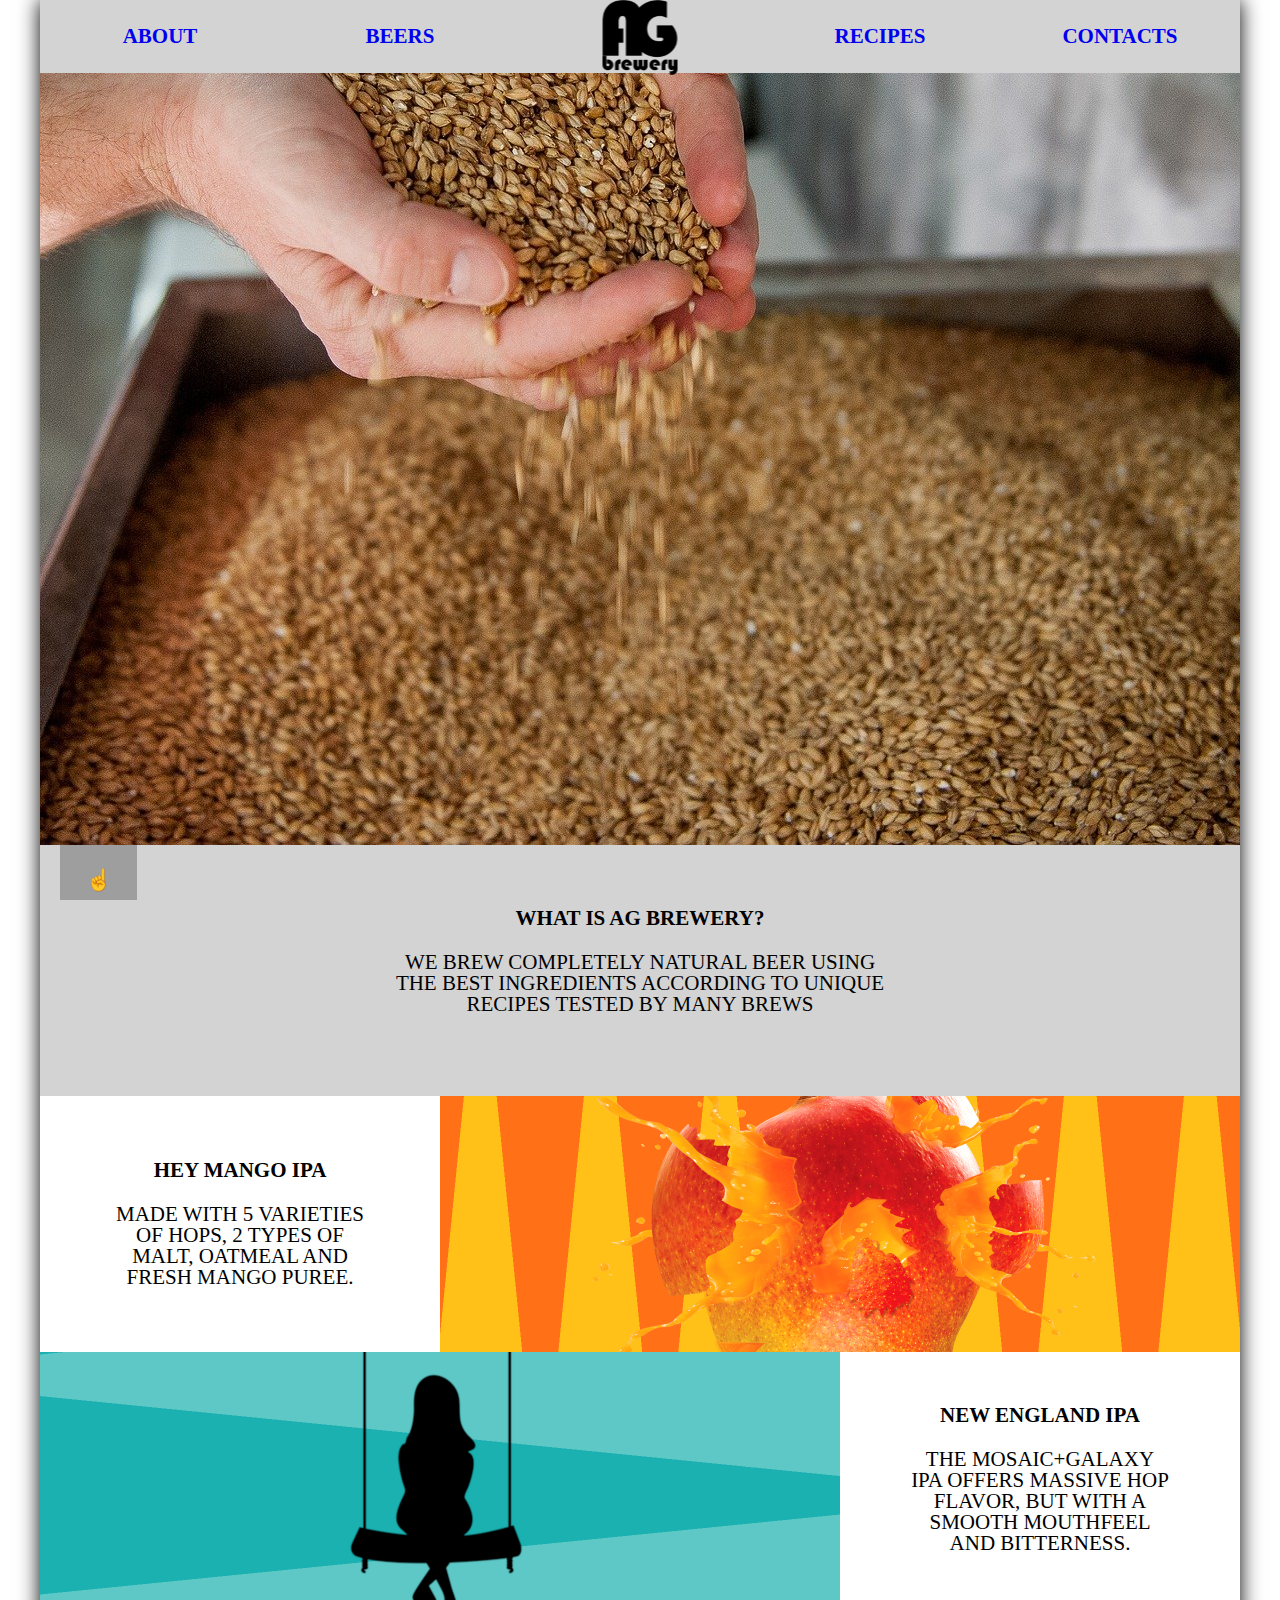
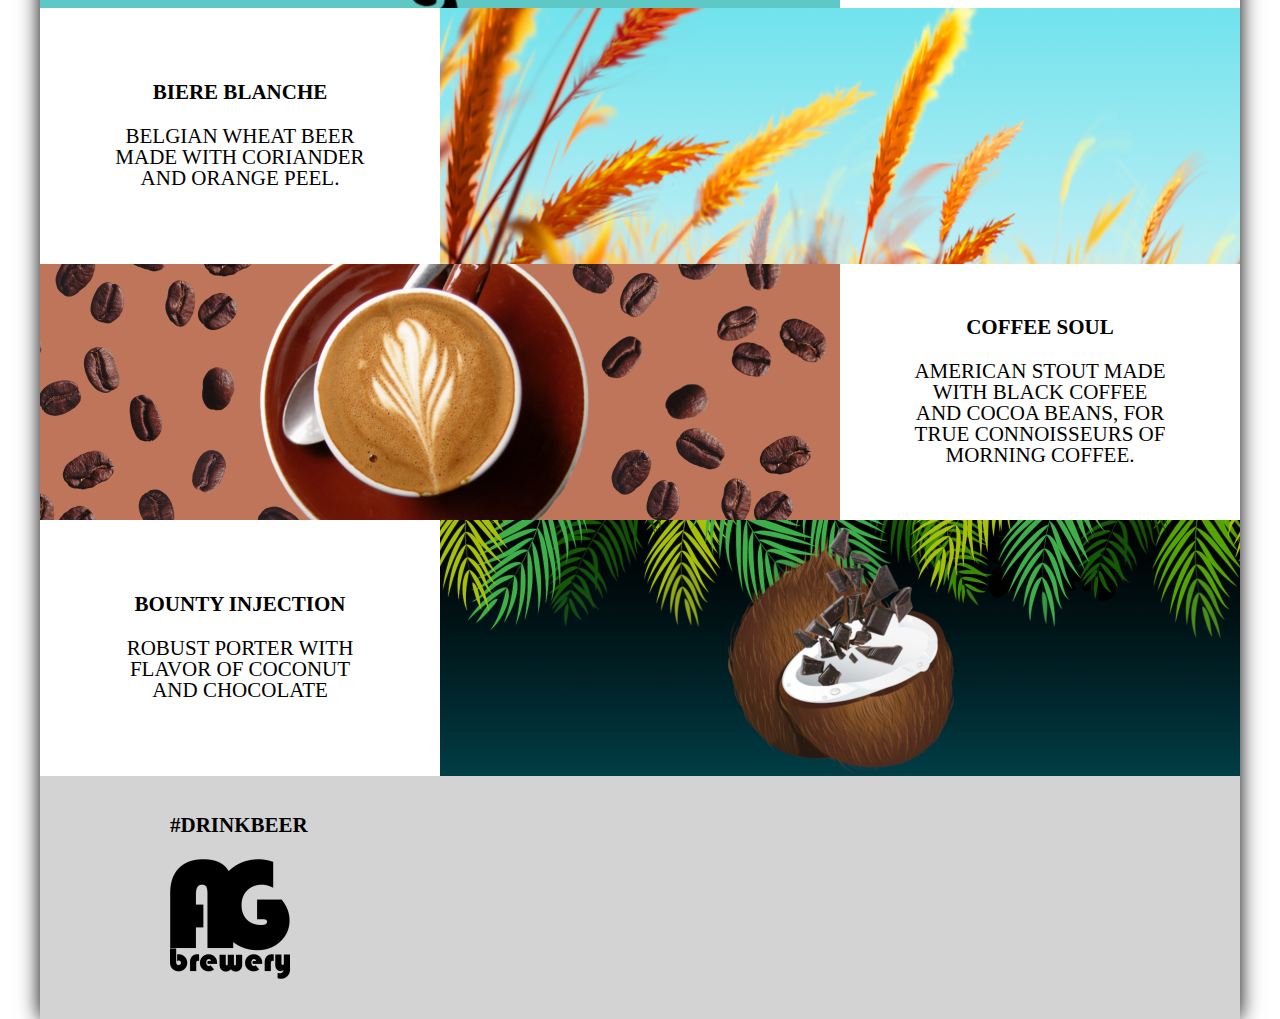
==== AG Brewery/index.html @ 8dea8951 "Add files via upload" ====
<!DOCTYPE html>
<html lang="eng">

<head>
    <meta charset="utf-8">
    <link rel="icon" href="img/AGbrewery-medium.png" type="image/icon type">
    <title>AG Brewery</title>
    <link href="css/normalize.css" rel="stylesheet">
    <link href="css/style.css" rel="stylesheet">
</head>

<body class="container">

    <header class="header">
        <nav>
            <ul class = "navigation-list">
                <li class = "nav-item"><a class = "link" href="#anc1">about</a></li>
                <li class = "nav-item"><a class = "link" href="#anc2">beers</a></li>
                <li class = "nav-item"><a class = "link" href="recipes.html">recipes</a></li>
                <li class = "nav-item"><a class = "link" href="#anc3">contacts</a></li>
            </ul>
            <a class = "link header-logo"></a>
        </nav>
    </header>

    <main>
        <section id="anc1" class="what-is-ag-brewery">
            <strong class="bold index-title">what is ag brewery?</strong>
            <p class=" paragraph">we brew completely natural beer using 
                                the best ingredients according to unique 
                                recipes tested by many brews</p>
        </section>

        <section id="anc2" class="card our-beer">
            <div class="zoom beer-description">
                <h2 style="font-family: SPOOKY MONSTER" class="bold">hey mango ipa</h2>
                <p>Made with 5 varieties 
                    of hops, 2 types of malt, oatmeal and fresh 
                    mango puree.</p>
            </div>
            <img class = "zoom" src="img/HMIPA.png" width="800" height="256" alt="Hey Mango IPA">
        </section> 

        <section class="card our-beer">
            <img class = "zoom" src="img/NEIPA.png" width="800" height="256" alt="New England IPA">
            <div class="zoom beer-description">
                <h2 class="bold">new england ipa</h2>
                <p>The Mosaic+galaxy IPA offers 
                    massive hop flavor, but with a smooth mouthfeel 
                    and bitterness.</p>
            </div>
        </section> 

        <section class="card our-beer">
            <div class="zoom beer-description">
                <h2 style="font-family: Chalkduster" class="bold">biere blanche</h2>
                <p>Belgian wheat beer made with coriander 
                    and orange peel.</p>
            </div>
            <img class = "zoom" src="img/wheat.png" width="800" height="256" alt="Biere Blanche">
        </section> 

        <section class="card our-beer">
            <img class = "zoom" src="img/CoffeeSoul.png" width="800" height="256" alt="Coffee Soul">
            <div class="zoom beer-description">
                <h2 style="font-family: Apple Chancery" class="bold">coffee soul</h2>
                <p>American stout made with black coffee and cocoa beans, for true
                    connoisseurs of morning coffee.</p>
            </div>
            
        </section> 

        <section class="card our-beer">
            
            <div class="zoom beer-description">
                <h2 style="font-family: Bounty" class="bold">Bounty Injection</h2>
                <p>robust porter with flavor of coconut and chocolate</p>
            </div>

            <img class = "zoom" src="img/bounty injection.png" width="800" height="256" alt="Bounty Injection">
            
        </section> 

        <div id="back-top">
            <a href="#" onclick="return up()">☝</a>  
        </div>    

    </main>

    <footer id="anc3" class="footer">
        <strong class="bold">#drinkbeer</strong>
        <br><br>
        <img src="img/AGbrewery-medium.png">
    </footer>

    <script type="text/javascript" src="https://ajax.googleapis.com/ajax/libs/jquery/1.10.1/jquery.min.js"></script>
    <script>
        $('a[href*=#]').bind("click", function(e) {
            var anchor = $(this);
                $('html, body').stop().animate({
                    scrollTop: $(anchor.attr('href')).offset().top
                }, 700);
            e.preventDefault();
        });
    </script>

    <script type="text/javascript">
        function up() {  
            var top = Math.max(document.body.scrollTop,document.documentElement.scrollTop);  
            if(top > 0) {  
            window.scrollBy(0,((top+100)/-10));  
            t = setTimeout('up()',20);  
            } else clearTimeout(t);  
            return false;  
        } 
    </script>

    <script type="text/javascript">
        (function($) {  
            $(function() {  
            
            $('#up').click(function() {  
                $('body,html').animate({scrollTop:0},500);  
                return false;  
            })  
            
            })  
            })(jQuery) 
    </script>



</body>



</html>
---- AG Brewery/css/style.css ----
@font-face {
    font-family: "BAUHS93";
    src: url(../fonts/BAUHS93.ttf) format("ttf");
    font-weight: normal;
    font-style: normal;
}

@font-face {
    font-family: "Futura";
    src: url(../fonts/Futura.ttc) format("ttc");
    font-weight: normal;
    font-style: normal;
}

@font-face {
    font-family: "Apple Chancery";
    src: url(../fonts/Apple\ Chancery.ttf) format("ttf");
    font-weight: normal;
    font-style: normal;
}

@font-face {
    font-family: "Chalkduster";
    src: url(../fonts/Chalkduster.ttf) format("ttf");
    font-weight: normal;
    font-style: normal;
}

@font-face {
    font-family: "SPOOKY MONSTER";
    src: url(../fonts/SPOOKY\ MONSTER.ttf) format("ttf");
    font-weight: normal;
    font-style: normal;
}

@font-face {
    font-family: "Bounty";
    src: url(../fonts/Bounty.ttf) format("ttf");
    font-weight: normal;
    font-style: normal;
}

@keyframes emergence {
    0% {
        transform: translateY(-2000px);
    }
    70% {
        transform: translateY(30px);
    }
    90% {
        transform: translateY(-10px);
    }
    100% {
        transform: translateY(0);
    }
}
  
@keyframes dissipation {
    from {
        opacity: 1;
    }
    to {
        opacity: 0;
}
}

html {
    padding: 0;
    margin: 0;
}

body {
    text-transform: uppercase;
    font-family: "BAUHS93", Bauhaus93;
    margin: 0;
    padding: 0;
    /* font-color: #000000; */
    font-size: 21px;
    line-height: 21px;
}

.container {
    width: 1200px;
    margin-left: auto;
    margin-right: auto;
    box-shadow: 0 0 20px 0 #000000;
}

.hidden {
    display: none;
}

/**********************


         HEADER

*********************/

.header {
    min-height: 845px;
    background-image: url(../img/main-background.jpg);
    background-repeat: no-repeat;
    background-position: 50% bottom, 100% top;
}

.header-recipes {
    min-height: 540px;
    background-image: url(../img/recipes-backgroung.png);
    background-repeat: no-repeat;
    background-position: 50% bottom, 100% top;
}

.header-logo {
    background-image: url("../img/AGbrewery-small.png");
    background-repeat: no-repeat;
    height: 75px;
    width: 75px;
    position:absolute;
    top: 0;
    left: 50%;
    transform: translateX(-50%);
}

.navigation-list {
    margin-top: 0;
    margin-bottom: 0;
    display: flex;
    background-color: lightgrey;
    list-style: none;
    padding-left: 0;
}
  
.nav-item {
    line-height: 53px;
    font-weight: bold;
    text-align: center;
    width: 240px;
}

.nav-item:nth-child(2) {
    margin-right: 240px;
}

.link {
    display: block;
    text-decoration-line: none;
    padding: 10px 0;
}
  
.link:hover {
    color: #5b5b5b;
}

.link:active {
    color: #b2b2b2;
}

.link:visited {
    color: #000000;
}

.link:visited:hover {
    color: #5b5b5b;
}

.link:visited:active {
    color: #b2b2b2;
}

/******************

        MAIN

******************/

.what-is-ag-brewery {
    display: flex;
    flex-direction: column;
    padding: 60px 0;
    background-color: lightgrey;
}

.our-beer {
    width: 100%;
    display: flex;
    flex-wrap: wrap;
}

.card {
    width: 400px;
    height: 256px;
    display: flex;
    flex-direction:column;
    align-items: center;
    justify-content: center;
    text-align: center;
}

.beer-description {
    padding: 4px 70px;
    font-family: "Futura";
}

.zoom {
    transition: transform .2s; /* Animation */
    margin: 0 auto;
}
  
.zoom:hover {
    transform: scale(1.1); /* (150% zoom - Note: if the zoom is too large, it will go outside of the viewport) */
}

.bold {
    font-size: 21px;
    line-height: 26px;
    font-weight: bold;
}

.index-title, .paragraph {
    padding: 0px 350px;
    text-align: center;
}

.paragraph {
    font-family: "Futura";
}

.footer {
    display:block;
    align-items: center;
    padding: 36px 100px 36px 130px;
    background-color: lightgrey;
}

#back-top {
    position: fixed;
    bottom: 0px;
    padding: 0px;
    margin-left: 20px;
    z-index:99991;
    text-align: center;

}
#back-top a{
    padding-top: 25px;
    width: 77px;
    height: 30px;
    background: rgba(0, 0, 0, 0.25);
    color:black;
    display:block;
    text-decoration:none;
    -webkit-transition: all linear 0.2s; 
    -moz-transition: all linear 0.2s;
    -ms-transition: all linear 0.2s;
    -o-transition: all linear 0.2s;
    transition: all linear 0.2s;
    text-align: center;
     
}
 
#back-top a:hover{
    padding-top: 80px;
    height: 80px;
    background: grey;
    -webkit-transition: all linear 0.2s; 
    -moz-transition: all linear 0.2s;
    -ms-transition: all linear 0.2s;
    -o-transition: all linear 0.2s;
    transition: all linear 0.2s;
    color: black;
    text-align:center;

}
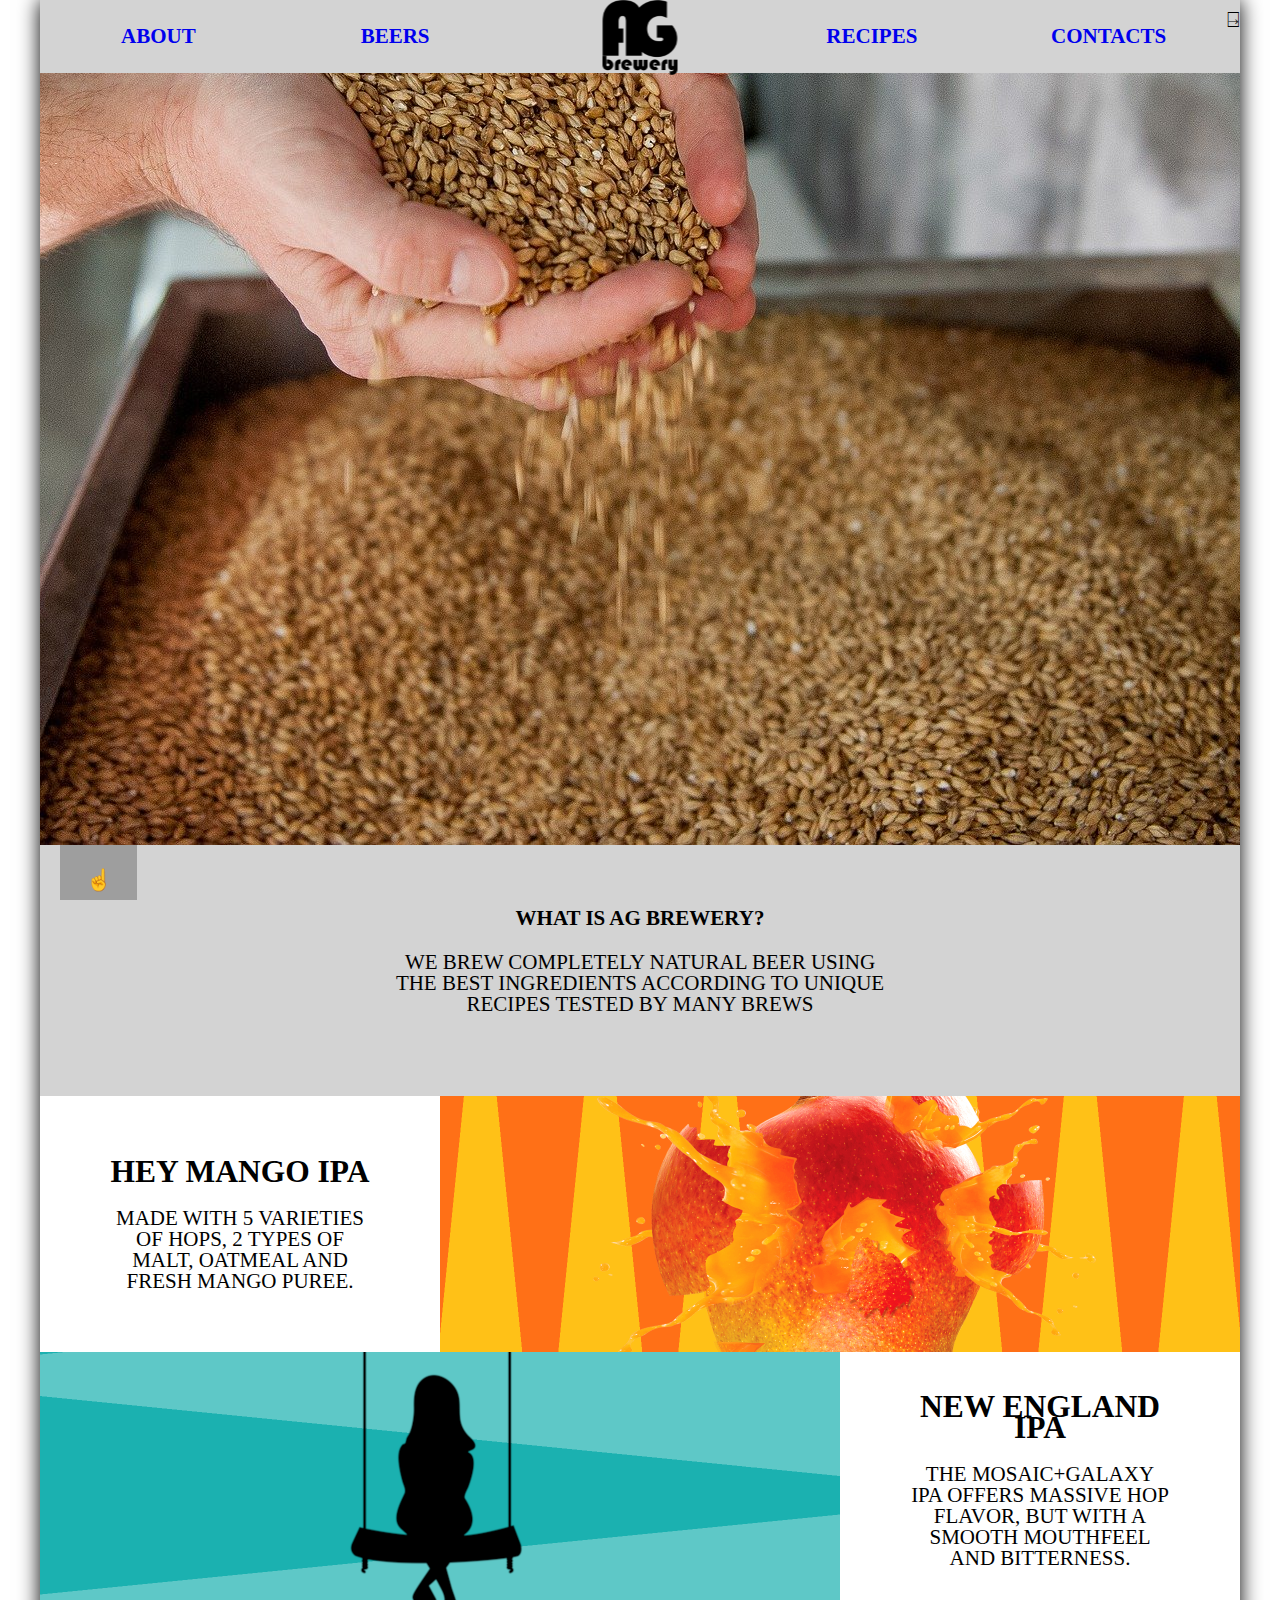
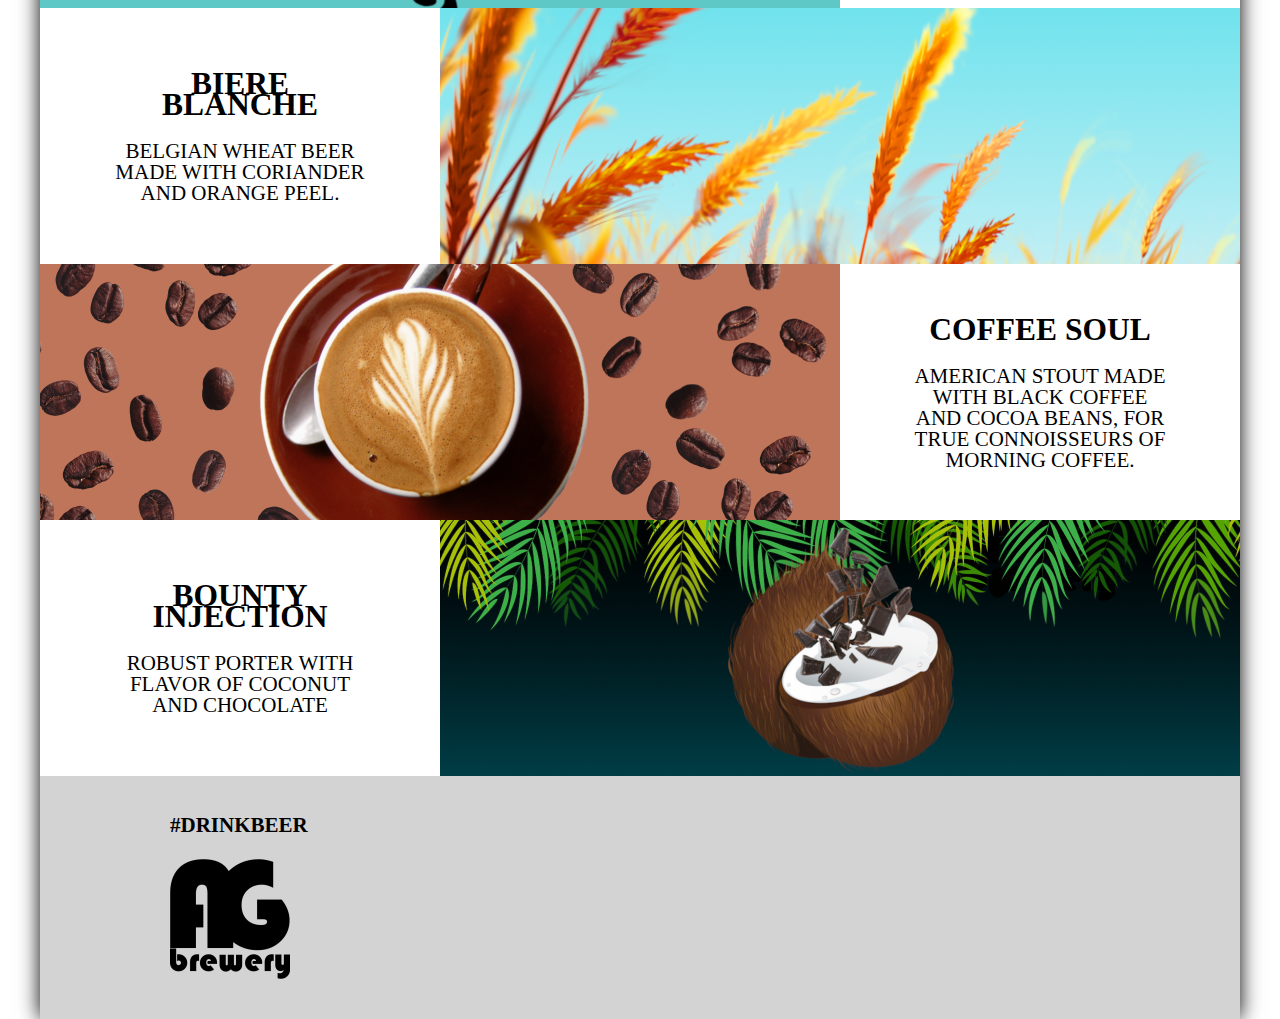
==== commit d634a2ec: "Update index.html" ====
--- a/AG Brewery/index.html
+++ b/AG Brewery/index.html
@@ -18,6 +18,7 @@
                 <li class = "nav-item"><a class = "link" href="#anc2">beers</a></li>
                 <li class = "nav-item"><a class = "link" href="recipes.html">recipes</a></li>
                 <li class = "nav-item"><a class = "link" href="#anc3">contacts</a></li>
+                <li class = "nav-item-sign-in"><a class = "link" href="">⍈</a></li>
             </ul>
             <a class = "link header-logo"></a>
         </nav>
@@ -25,26 +26,27 @@
 
     <main>
         <section id="anc1" class="what-is-ag-brewery">
-            <strong class="bold index-title">what is ag brewery?</strong>
-            <p class=" paragraph">we brew completely natural beer using 
+                <strong class="bold index-title">what is ag brewery?</strong>
+                <p class=" paragraph">we brew completely natural beer using 
                                 the best ingredients according to unique 
                                 recipes tested by many brews</p>
+            
         </section>
 
         <section id="anc2" class="card our-beer">
             <div class="zoom beer-description">
-                <h2 style="font-family: SPOOKY MONSTER" class="bold">hey mango ipa</h2>
+                <h2 style="font-family: SPOOKY MONSTER" class="beer-name">hey mango ipa</h2>
                 <p>Made with 5 varieties 
                     of hops, 2 types of malt, oatmeal and fresh 
                     mango puree.</p>
             </div>
-            <img class = "zoom" src="img/HMIPA.png" width="800" height="256" alt="Hey Mango IPA">
+            <img src="img/HMIPA.png" width="800" height="256" alt="Hey Mango IPA">
         </section> 
 
         <section class="card our-beer">
-            <img class = "zoom" src="img/NEIPA.png" width="800" height="256" alt="New England IPA">
+            <img src="img/NEIPA.png" width="800" height="256" alt="New England IPA">
             <div class="zoom beer-description">
-                <h2 class="bold">new england ipa</h2>
+                <h2 class="beer-name">new england ipa</h2>
                 <p>The Mosaic+galaxy IPA offers 
                     massive hop flavor, but with a smooth mouthfeel 
                     and bitterness.</p>
@@ -53,17 +55,17 @@
 
         <section class="card our-beer">
             <div class="zoom beer-description">
-                <h2 style="font-family: Chalkduster" class="bold">biere blanche</h2>
+                <h2 style="font-family: Chalkduster" class="beer-name">biere blanche</h2>
                 <p>Belgian wheat beer made with coriander 
                     and orange peel.</p>
             </div>
-            <img class = "zoom" src="img/wheat.png" width="800" height="256" alt="Biere Blanche">
+            <img src="img/wheat.png" width="800" height="256" alt="Biere Blanche">
         </section> 
 
         <section class="card our-beer">
-            <img class = "zoom" src="img/CoffeeSoul.png" width="800" height="256" alt="Coffee Soul">
+            <img src="img/CoffeeSoul.png" width="800" height="256" alt="Coffee Soul">
             <div class="zoom beer-description">
-                <h2 style="font-family: Apple Chancery" class="bold">coffee soul</h2>
+                <h2 style="font-family: Apple Chancery" class="beer-name">coffee soul</h2>
                 <p>American stout made with black coffee and cocoa beans, for true
                     connoisseurs of morning coffee.</p>
             </div>
@@ -73,11 +75,11 @@
         <section class="card our-beer">
             
             <div class="zoom beer-description">
-                <h2 style="font-family: Bounty" class="bold">Bounty Injection</h2>
+                <h2 style="font-family: Bounty" class="beer-name">Bounty Injection</h2>
                 <p>robust porter with flavor of coconut and chocolate</p>
             </div>
 
-            <img class = "zoom" src="img/bounty injection.png" width="800" height="256" alt="Bounty Injection">
+            <img src="img/bounty injection.png" width="800" height="256" alt="Bounty Injection">
             
         </section> 
 
@@ -134,4 +136,4 @@
 
 
 
-</html>+</html>
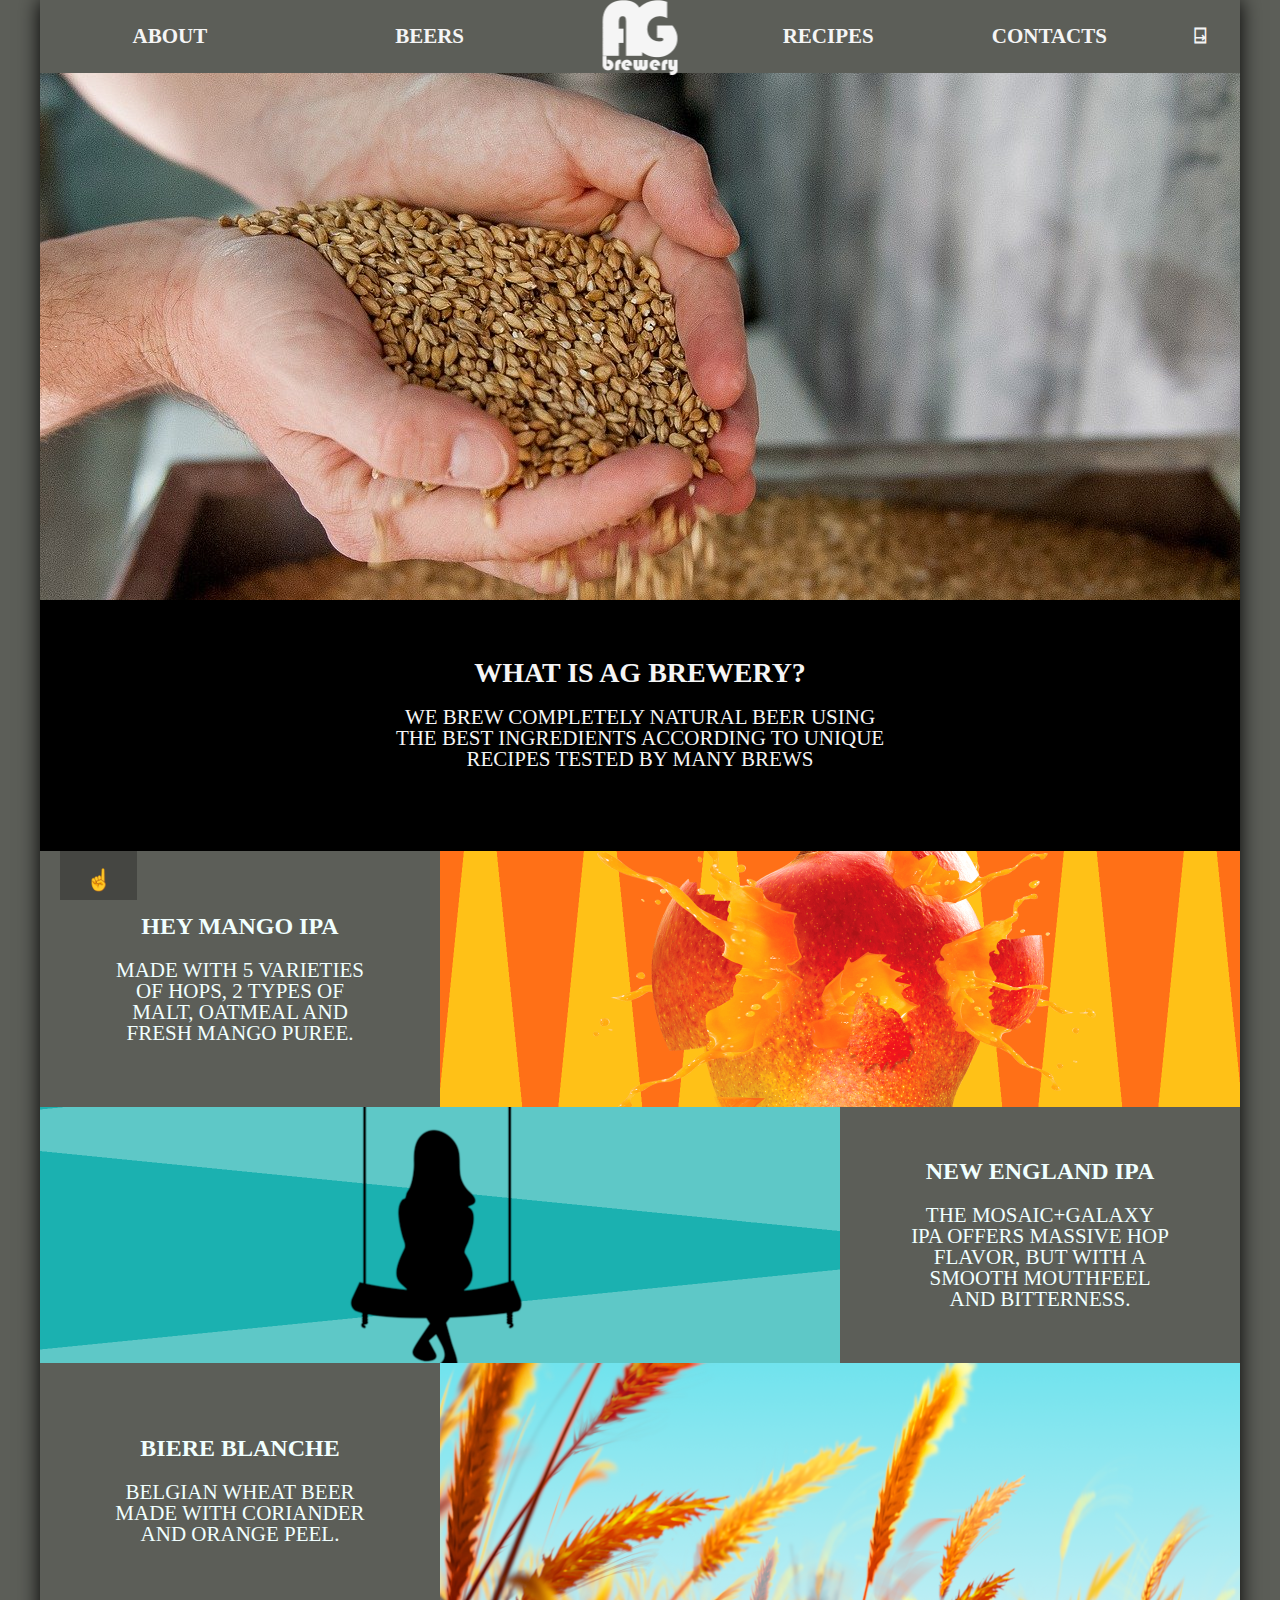
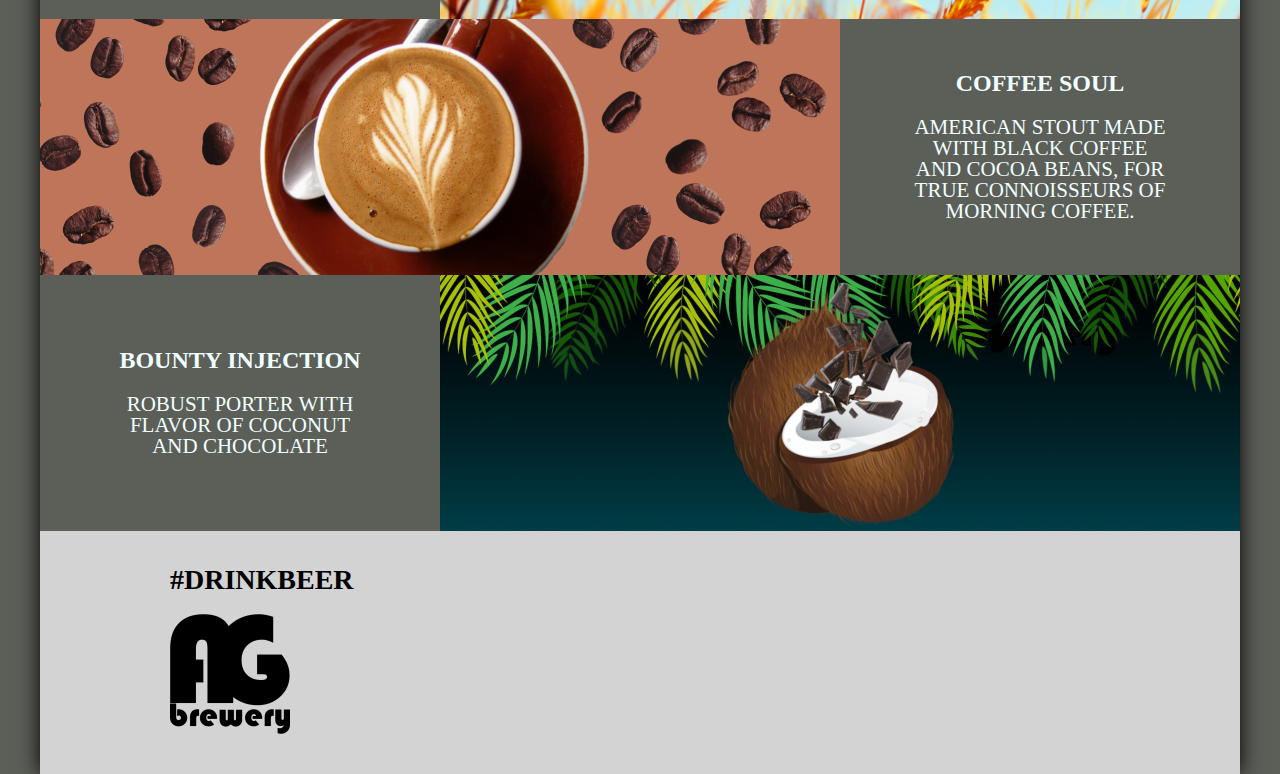
==== commit cff3f4af: "Add files via upload" ====
--- a/AG Brewery/index.html
+++ b/AG Brewery/index.html
@@ -16,11 +16,11 @@
             <ul class = "navigation-list">
                 <li class = "nav-item"><a class = "link" href="#anc1">about</a></li>
                 <li class = "nav-item"><a class = "link" href="#anc2">beers</a></li>
+                <li class = "nav-item"><a class = "link header-logo" href="index.html"></a></li>
                 <li class = "nav-item"><a class = "link" href="recipes.html">recipes</a></li>
                 <li class = "nav-item"><a class = "link" href="#anc3">contacts</a></li>
-                <li class = "nav-item-sign-in"><a class = "link" href="">⍈</a></li>
+                <li class = "nav-item-sign-in"><button type = "button" class = "button" title="Sign-in">⍈</button></li>
             </ul>
-            <a class = "link header-logo"></a>
         </nav>
     </header>
 
@@ -136,4 +136,4 @@
 
 
 
-</html>
+</html>--- a/AG Brewery/css/style.css
+++ b/AG Brewery/css/style.css
@@ -74,9 +74,9 @@
     font-family: "BAUHS93", Bauhaus93;
     margin: 0;
     padding: 0;
-    /* font-color: #000000; */
     font-size: 21px;
     line-height: 21px;
+    background-color:#5c5e58;
 }
 
 .container {
@@ -98,10 +98,11 @@
 *********************/
 
 .header {
-    min-height: 845px;
+    min-height: 600px;
     background-image: url(../img/main-background.jpg);
     background-repeat: no-repeat;
     background-position: 50% bottom, 100% top;
+    background-position-y: -250px;
 }
 
 .header-recipes {
@@ -112,7 +113,7 @@
 }
 
 .header-logo {
-    background-image: url("../img/AGbrewery-small.png");
+    background-image: url("../img/AG-whitesmoke-small.png");
     background-repeat: no-repeat;
     height: 75px;
     width: 75px;
@@ -122,11 +123,17 @@
     transform: translateX(-50%);
 }
 
+.header-logo:hover {
+    background-image: url("../img/AGbrewery-small.png");
+    transform: translateX(-50%) rotate(1turn);
+}
+
 .navigation-list {
     margin-top: 0;
     margin-bottom: 0;
     display: flex;
-    background-color: lightgrey;
+    color:whitesmoke;
+    background-color:#5c5e58;
     list-style: none;
     padding-left: 0;
 }
@@ -135,37 +142,71 @@
     line-height: 53px;
     font-weight: bold;
     text-align: center;
-    width: 240px;
+    width: 224px;
+}
+
+.nav-item:hover {
+    background-color: #b2b2b2;
+    transition:0.3s;
+}
+
+.nav-item:nth-child(1) {
+    width: 263px;
 }
 
 .nav-item:nth-child(2) {
-    margin-right: 240px;
+    width: 263px;
+}
+
+.nav-item:nth-child(3) {
+    width: 160px;
 }
 
 .link {
     display: block;
     text-decoration-line: none;
     padding: 10px 0;
+    color:whitesmoke;
 }
   
 .link:hover {
-    color: #5b5b5b;
+    color:black;
+    transition:0.3s ease;
+
 }
 
 .link:active {
     color: #b2b2b2;
 }
 
-.link:visited {
-    color: #000000;
-}
-
-.link:visited:hover {
-    color: #5b5b5b;
-}
-
-.link:visited:active {
-    color: #b2b2b2;
+.button {
+    background: transparent;
+    color:#f5f5f5;
+    line-height: 53px;
+    font-weight: bold;
+    text-align: center;
+    width: 80px;
+    height: 73px;
+    border:none;
+}
+
+.button:hover {
+    color:black;
+    cursor: pointer;
+}
+
+.button:active {
+    background-color: #f5f5f5;
+}
+
+.nav-item-sign-in {
+    font-weight: bold;
+    text-align: center;
+}
+
+.nav-item-sign-in:hover {
+    background-color: #b2b2b2;
+    transition:0.3s;
 }
 
 /******************
@@ -178,7 +219,8 @@
     display: flex;
     flex-direction: column;
     padding: 60px 0;
-    background-color: lightgrey;
+    color:whitesmoke;
+    background-color: black;
 }
 
 .our-beer {
@@ -200,6 +242,8 @@
 .beer-description {
     padding: 4px 70px;
     font-family: "Futura";
+    color:azure;
+    /* background-color: rgba(0, 0, 0, 0.25); */
 }
 
 .zoom {
@@ -208,13 +252,18 @@
 }
   
 .zoom:hover {
-    transform: scale(1.1); /* (150% zoom - Note: if the zoom is too large, it will go outside of the viewport) */
+    transform: scale(1.3); /* (150% zoom - Note: if the zoom is too large, it will go outside of the viewport) */
 }
 
 .bold {
-    font-size: 21px;
+    font-size: 28px;
     line-height: 26px;
     font-weight: bold;
+}
+
+.beer-name {
+    line-height: 26px;
+    font-size: 24px;
 }
 
 .index-title, .paragraph {
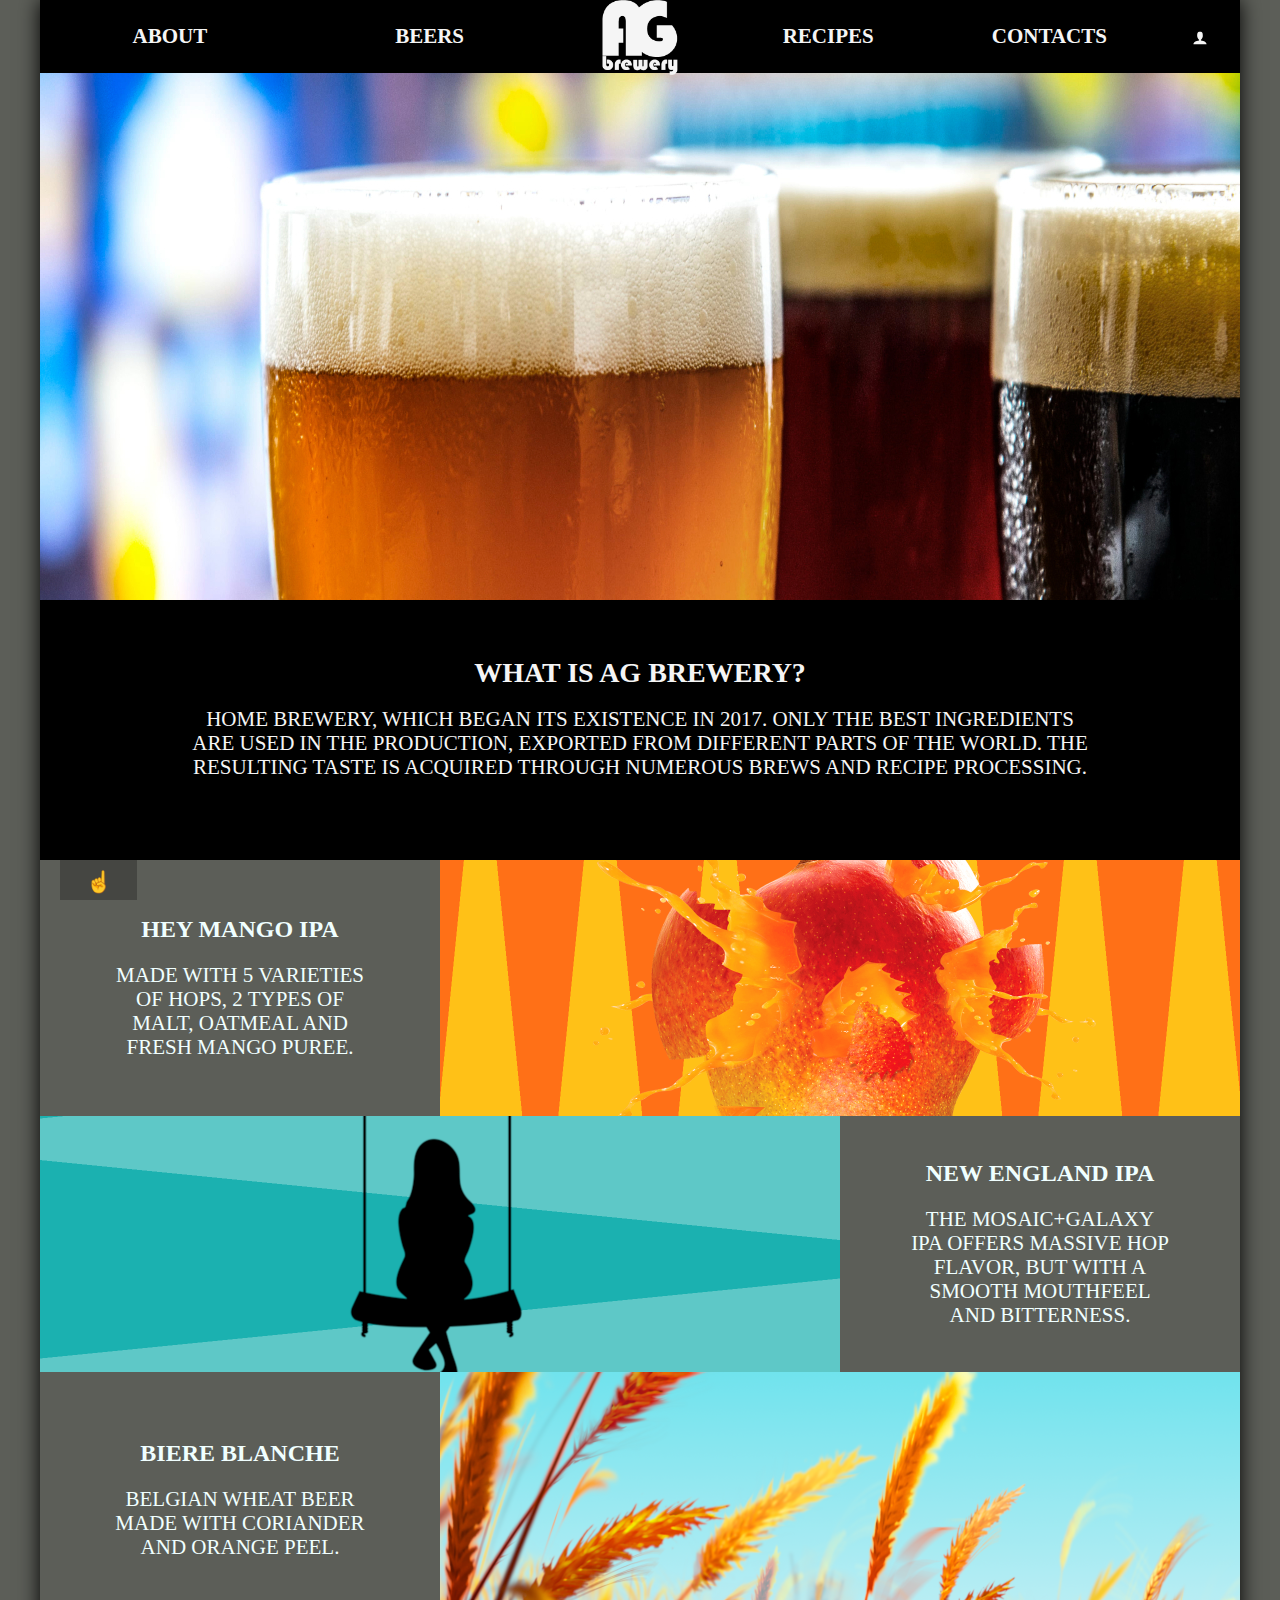
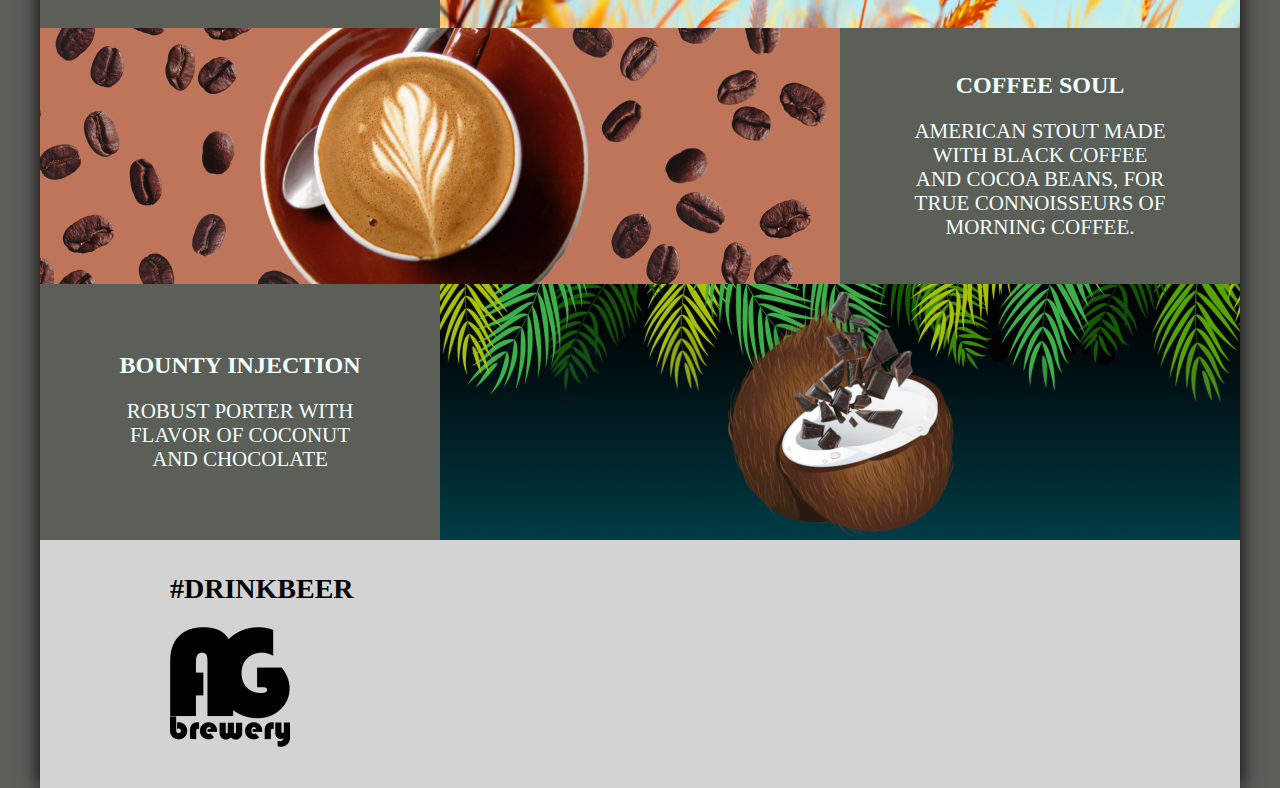
==== commit ccad90f6: "logo img, del some images and some fixes of code" ====
--- a/AG Brewery/index.html
+++ b/AG Brewery/index.html
@@ -1,139 +1,190 @@
 <!DOCTYPE html>
+
 <html lang="eng">
+  <head>
+    <meta charset="utf-8"/>
+    <meta name="description" content="Micro brewery from Haifa, Israel.">
+    <link rel="icon" href="img/AGbrewery-medium.png" type="image/icon type" />
+    <title>AG Brewery</title>
+    <link href="css/normalize.css" rel="stylesheet" />
+    <link href="css/style.css" rel="stylesheet" />
+  </head>
 
-<head>
-    <meta charset="utf-8">
-    <link rel="icon" href="img/AGbrewery-medium.png" type="image/icon type">
-    <title>AG Brewery</title>
-    <link href="css/normalize.css" rel="stylesheet">
-    <link href="css/style.css" rel="stylesheet">
-</head>
-
-<body class="container">
-
+  <body class="container">
     <header class="header">
-        <nav>
-            <ul class = "navigation-list">
-                <li class = "nav-item"><a class = "link" href="#anc1">about</a></li>
-                <li class = "nav-item"><a class = "link" href="#anc2">beers</a></li>
-                <li class = "nav-item"><a class = "link header-logo" href="index.html"></a></li>
-                <li class = "nav-item"><a class = "link" href="recipes.html">recipes</a></li>
-                <li class = "nav-item"><a class = "link" href="#anc3">contacts</a></li>
-                <li class = "nav-item-sign-in"><button type = "button" class = "button" title="Sign-in">⍈</button></li>
-            </ul>
-        </nav>
+      <nav>
+        <ul class="navigation-list">
+          <li class="nav-item"><a class="link" href="#anc1">about</a></li>
+          <li class="nav-item"><a class="link" href="#anc2">beers</a></li>
+          <li class="nav-item">
+            <a class="header-logo" href="index.html"><img src="img/AG-whitesmoke.png" width="75" height="75"></a>
+          </li>
+          <li class="nav-item">
+            <a class="link" href="recipes.html">recipes</a>
+          </li>
+          <li class="nav-item"><a class="link" href="#anc3">contacts</a></li>
+          <li class="nav-item-sign-in">
+            <button type="button" class="button" title="Sign-in">
+              <svg
+                aria-hidden="true"
+                focusable="false"
+                role="presentation"
+                class="icon icon-user"
+                viewBox="0 0 64 64"
+              >
+                <path
+                  d="M35 39.84v-2.53c3.3-1.91 6-6.66 6-11.41 0-7.63 0-13.82-9-13.82s-9 6.19-9 13.82c0 4.75 2.7 9.51 6 11.41v2.53c-10.18.85-18 6-18 12.16h42c0-6.19-7.82-11.31-18-12.16z"
+                ></path>
+              </svg>
+            </button>
+          </li>
+        </ul>
+      </nav>
     </header>
 
     <main>
-        <section id="anc1" class="what-is-ag-brewery">
-                <strong class="bold index-title">what is ag brewery?</strong>
-                <p class=" paragraph">we brew completely natural beer using 
-                                the best ingredients according to unique 
-                                recipes tested by many brews</p>
-            
-        </section>
+      <section id="anc1" class="what-is-ag-brewery">
+        <strong class="bold index-title">what is ag brewery?</strong>
+        <p class="paragraph">
+          Home brewery, which began its existence in 2017. Only the best
+          ingredients are used in the production, exported from different parts
+          of the world. The resulting taste is acquired through numerous brews
+          and recipe processing.
+        </p>
+      </section>
 
-        <section id="anc2" class="card our-beer">
-            <div class="zoom beer-description">
-                <h2 style="font-family: SPOOKY MONSTER" class="beer-name">hey mango ipa</h2>
-                <p>Made with 5 varieties 
-                    of hops, 2 types of malt, oatmeal and fresh 
-                    mango puree.</p>
-            </div>
-            <img src="img/HMIPA.png" width="800" height="256" alt="Hey Mango IPA">
-        </section> 
+      <section id="anc2" class="card our-beer">
+        <div class="zoom beer-description">
+          <h2 style="font-family: SPOOKY MONSTER" class="beer-name">hey mango ipa</h2>
+          <p>
+            Made with 5 varieties of hops, 2 types of malt, oatmeal and fresh
+            mango puree.
+          </p>
+        </div>
+        <a class="img-link" target="_blank" href="https://www.brewersfriend.com/homebrew/recipe/view/369037/hey-mango-ipa"><img src="img/HMIPA.png" width="800" height="256" alt="Hey Mango IPA"/></a>
+      </section>
 
-        <section class="card our-beer">
-            <img src="img/NEIPA.png" width="800" height="256" alt="New England IPA">
-            <div class="zoom beer-description">
-                <h2 class="beer-name">new england ipa</h2>
-                <p>The Mosaic+galaxy IPA offers 
-                    massive hop flavor, but with a smooth mouthfeel 
-                    and bitterness.</p>
-            </div>
-        </section> 
+      <section class="card our-beer">
+        <a class="img-link" target="_blank" href="https://www.brewersfriend.com/homebrew/recipe/view/725930/24-neipa-2-0">
+          <img
+            src="img/NEIPA.png"
+            width="800"
+            height="256"
+            alt="New England IPA"
+          />
+        </a>
+        <div class="zoom beer-description">
+          <h2 class="beer-name">new england ipa</h2>
+          <p>
+            The Mosaic+galaxy IPA offers massive hop flavor, but with a smooth
+            mouthfeel and bitterness.
+          </p>
+        </div>
+      </section>
 
-        <section class="card our-beer">
-            <div class="zoom beer-description">
-                <h2 style="font-family: Chalkduster" class="beer-name">biere blanche</h2>
-                <p>Belgian wheat beer made with coriander 
-                    and orange peel.</p>
-            </div>
-            <img src="img/wheat.png" width="800" height="256" alt="Biere Blanche">
-        </section> 
+      <section class="card our-beer">
+        <div class="zoom beer-description">
+          <h2 style="font-family: Chalkduster" class="beer-name">
+            biere blanche
+          </h2>
+          <p>Belgian wheat beer made with coriander and orange peel.</p>
+        </div>
+        <a class="img-link" target="_blank" href="https://www.brewersfriend.com/homebrew/recipe/view/162479/bire-blanche">
+          <img src="img/wheat.png" width="800" height="256" alt="Biere Blanche" />
+        </a>
+      </section>
 
-        <section class="card our-beer">
-            <img src="img/CoffeeSoul.png" width="800" height="256" alt="Coffee Soul">
-            <div class="zoom beer-description">
-                <h2 style="font-family: Apple Chancery" class="beer-name">coffee soul</h2>
-                <p>American stout made with black coffee and cocoa beans, for true
-                    connoisseurs of morning coffee.</p>
-            </div>
-            
-        </section> 
+      <section class="card our-beer">
+        <a class="img-link" target="_blank" href="https://www.brewersfriend.com/homebrew/recipe/view/630588/chocolate-coffee-stout">
+          <img
+            src="img/CoffeeSoul.png"
+            width="800"
+            height="256"
+            alt="Coffee Soul"
+          />
+        </a>
+        <div class="zoom beer-description">
+          <h2 style="font-family: Apple Chancery" class="beer-name">
+            coffee soul
+          </h2>
+          <p>
+            American stout made with black coffee and cocoa beans, for true
+            connoisseurs of morning coffee.
+          </p>
+        </div>
+      </section>
 
-        <section class="card our-beer">
-            
-            <div class="zoom beer-description">
-                <h2 style="font-family: Bounty" class="beer-name">Bounty Injection</h2>
-                <p>robust porter with flavor of coconut and chocolate</p>
-            </div>
+      <section class="card our-beer">
+        <div class="zoom beer-description">
+          <h2 style="font-family: Bounty" class="beer-name">
+            Bounty Injection
+          </h2>
+          <p>robust porter with flavor of coconut and chocolate</p>
+        </div>
 
-            <img src="img/bounty injection.png" width="800" height="256" alt="Bounty Injection">
-            
-        </section> 
+        <a class="img-link" target="_blank" href="https://www.brewersfriend.com/homebrew/recipe/view/391583/chocolate-coconut-porter">
+          <img
+            src="img/bounty injection.png"
+            width="800"
+            height="256"
+            alt="Bounty Injection"
+          />
+        </a>
+      </section>
 
-        <div id="back-top">
-            <a href="#" onclick="return up()">☝</a>  
-        </div>    
-
+      <div id="back-top">
+        <a href="#" onclick="return up()">☝</a>
+      </div>
     </main>
 
     <footer id="anc3" class="footer">
-        <strong class="bold">#drinkbeer</strong>
-        <br><br>
-        <img src="img/AGbrewery-medium.png">
+      <strong class="bold">#drinkbeer</strong>
+      <br /><br />
+      <img src="img/AGbrewery-medium.png" />
     </footer>
 
-    <script type="text/javascript" src="https://ajax.googleapis.com/ajax/libs/jquery/1.10.1/jquery.min.js"></script>
+    <script
+      type="text/javascript"
+      src="https://ajax.googleapis.com/ajax/libs/jquery/1.10.1/jquery.min.js"
+    ></script>
     <script>
-        $('a[href*=#]').bind("click", function(e) {
-            var anchor = $(this);
-                $('html, body').stop().animate({
-                    scrollTop: $(anchor.attr('href')).offset().top
-                }, 700);
-            e.preventDefault();
-        });
+      $("a[href*=#]").bind("click", function (e) {
+        var anchor = $(this);
+        $("html, body")
+          .stop()
+          .animate(
+            {
+              scrollTop: $(anchor.attr("href")).offset().top,
+            },
+            700
+          );
+        e.preventDefault();
+      });
     </script>
 
     <script type="text/javascript">
-        function up() {  
-            var top = Math.max(document.body.scrollTop,document.documentElement.scrollTop);  
-            if(top > 0) {  
-            window.scrollBy(0,((top+100)/-10));  
-            t = setTimeout('up()',20);  
-            } else clearTimeout(t);  
-            return false;  
-        } 
+      function up() {
+        var top = Math.max(
+          document.body.scrollTop,
+          document.documentElement.scrollTop
+        );
+        if (top > 0) {
+          window.scrollBy(0, (top + 100) / -10);
+          t = setTimeout("up()", 20);
+        } else clearTimeout(t);
+        return false;
+      }
     </script>
 
     <script type="text/javascript">
-        (function($) {  
-            $(function() {  
-            
-            $('#up').click(function() {  
-                $('body,html').animate({scrollTop:0},500);  
-                return false;  
-            })  
-            
-            })  
-            })(jQuery) 
+      (function ($) {
+        $(function () {
+          $("#up").click(function () {
+            $("body,html").animate({ scrollTop: 0 }, 500);
+            return false;
+          });
+        });
+      })(jQuery);
     </script>
-
-
-
-</body>
-
-
-
-</html>+  </body>
+</html>
--- a/AG Brewery/css/style.css
+++ b/AG Brewery/css/style.css
@@ -75,7 +75,7 @@
     margin: 0;
     padding: 0;
     font-size: 21px;
-    line-height: 21px;
+    line-height: 24px;
     background-color:#5c5e58;
 }
 
@@ -98,42 +98,41 @@
 *********************/
 
 .header {
+    
+    background-image: url(../img/main-background.jpeg);
+    background-repeat: no-repeat;
     min-height: 600px;
-    background-image: url(../img/main-background.jpg);
+    background-position: 50% bottom, 100% top;
+    position: relative;
+}
+
+.header-recipes {
+    min-height: 540px;
+    background-image: url(../img/recipes-background.png);
     background-repeat: no-repeat;
     background-position: 50% bottom, 100% top;
-    background-position-y: -250px;
-}
-
-.header-recipes {
-    min-height: 540px;
-    background-image: url(../img/recipes-backgroung.png);
+    position: relative;
+
+}
+
+.header-logo {
     background-repeat: no-repeat;
-    background-position: 50% bottom, 100% top;
-}
-
-.header-logo {
-    background-image: url("../img/AG-whitesmoke-small.png");
-    background-repeat: no-repeat;
-    height: 75px;
-    width: 75px;
     position:absolute;
     top: 0;
     left: 50%;
     transform: translateX(-50%);
 }
 
-.header-logo:hover {
-    background-image: url("../img/AGbrewery-small.png");
-    transform: translateX(-50%) rotate(1turn);
-}
+/* .header-logo:hover {
+    
+} */
 
 .navigation-list {
     margin-top: 0;
     margin-bottom: 0;
     display: flex;
     color:whitesmoke;
-    background-color:#5c5e58;
+    background-color:black;
     list-style: none;
     padding-left: 0;
 }
@@ -160,6 +159,15 @@
 
 .nav-item:nth-child(3) {
     width: 160px;
+}
+
+.hidden-link {
+    color:whitesmoke;
+    text-decoration: none;
+}
+
+.img-link {
+    margin-bottom: -5px;
 }
 
 .link {
@@ -207,6 +215,14 @@
 .nav-item-sign-in:hover {
     background-color: #b2b2b2;
     transition:0.3s;
+}
+
+.icon {
+    display: inline-block;
+    width: 20px;
+    height: 20px;
+    vertical-align: middle;
+    fill: currentColor;
 }
 
 /******************
@@ -252,7 +268,7 @@
 }
   
 .zoom:hover {
-    transform: scale(1.3); /* (150% zoom - Note: if the zoom is too large, it will go outside of the viewport) */
+    transform: scale(1.2); /* (150% zoom - Note: if the zoom is too large, it will go outside of the viewport) */
 }
 
 .bold {
@@ -267,7 +283,7 @@
 }
 
 .index-title, .paragraph {
-    padding: 0px 350px;
+    padding: 0px 150px;
     text-align: center;
 }
 
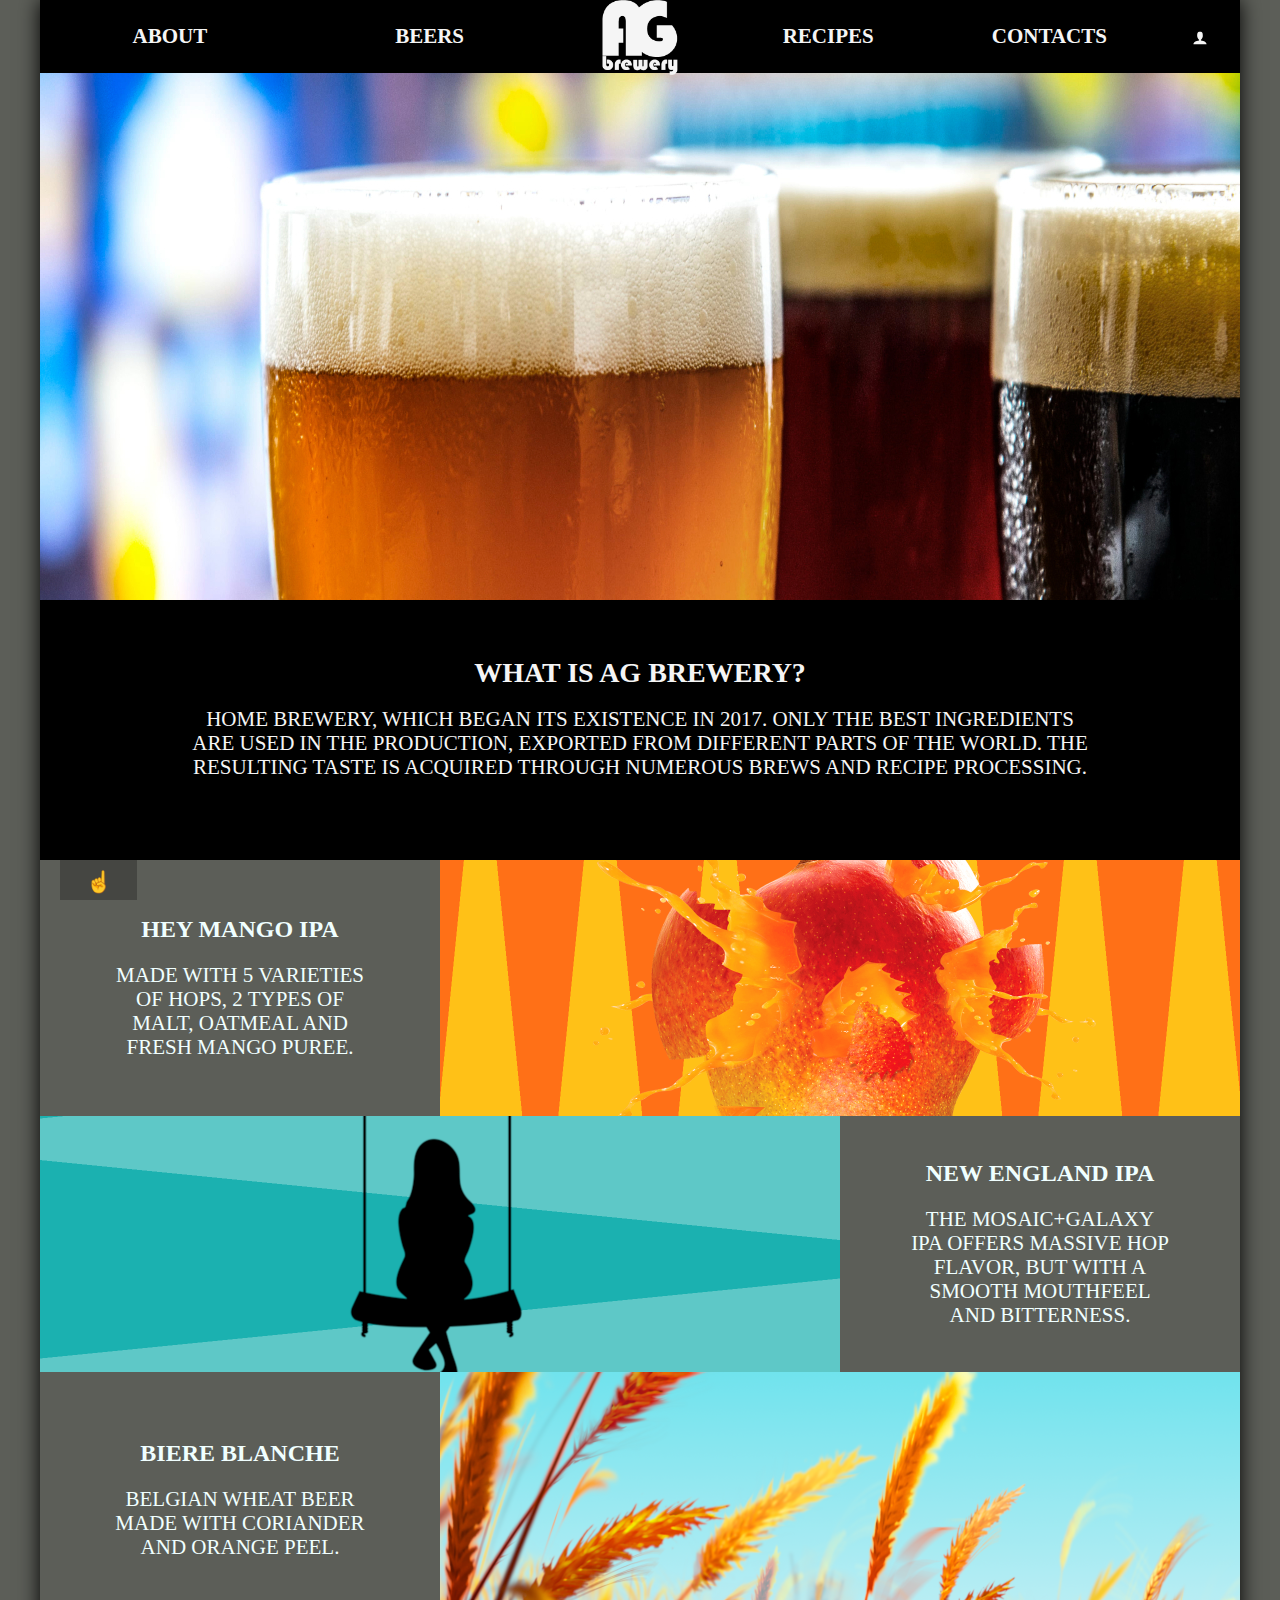
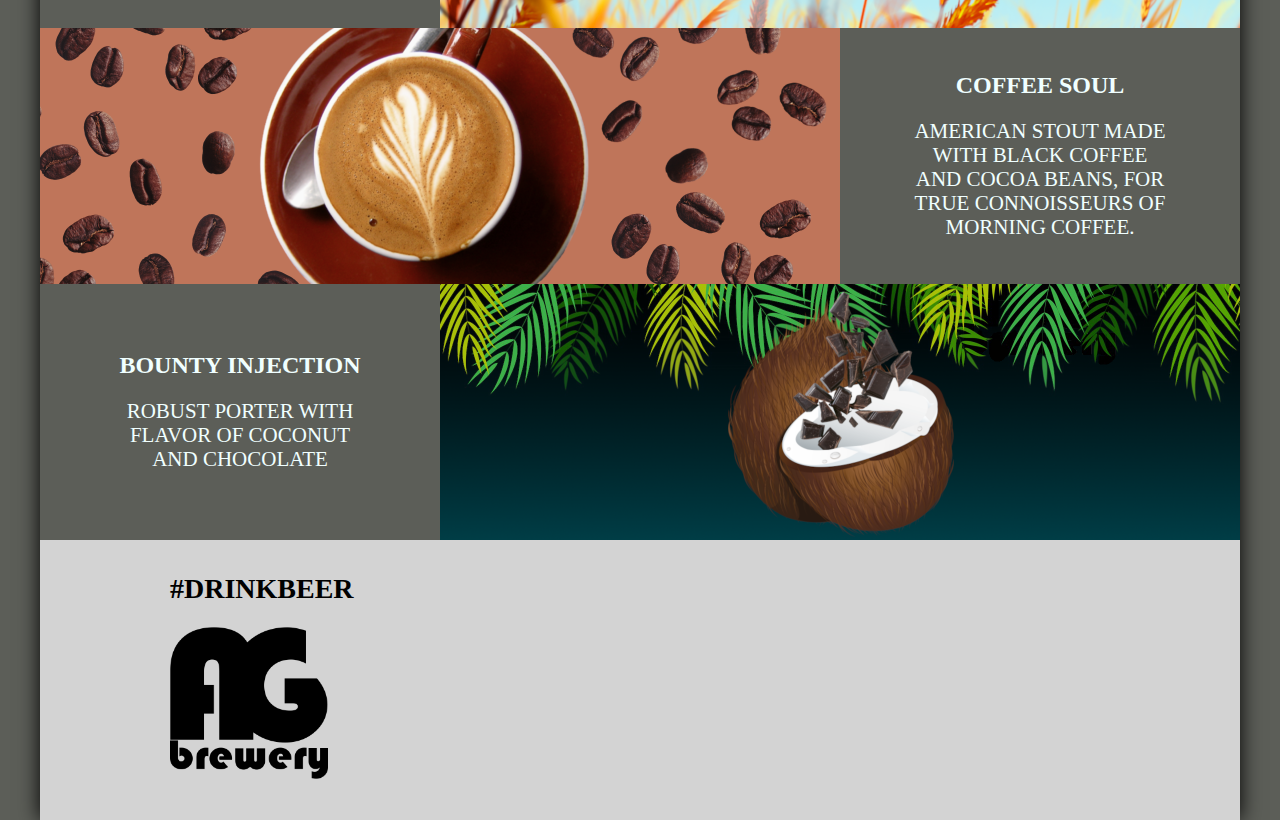
==== commit c522898a: "all" ====
--- a/AG Brewery/index.html
+++ b/AG Brewery/index.html
@@ -140,7 +140,7 @@
     <footer id="anc3" class="footer">
       <strong class="bold">#drinkbeer</strong>
       <br /><br />
-      <img src="img/AGbrewery-medium.png" />
+      <img src="img/AGbrewery.png" width="158px" height="152px"/>
     </footer>
 
     <script
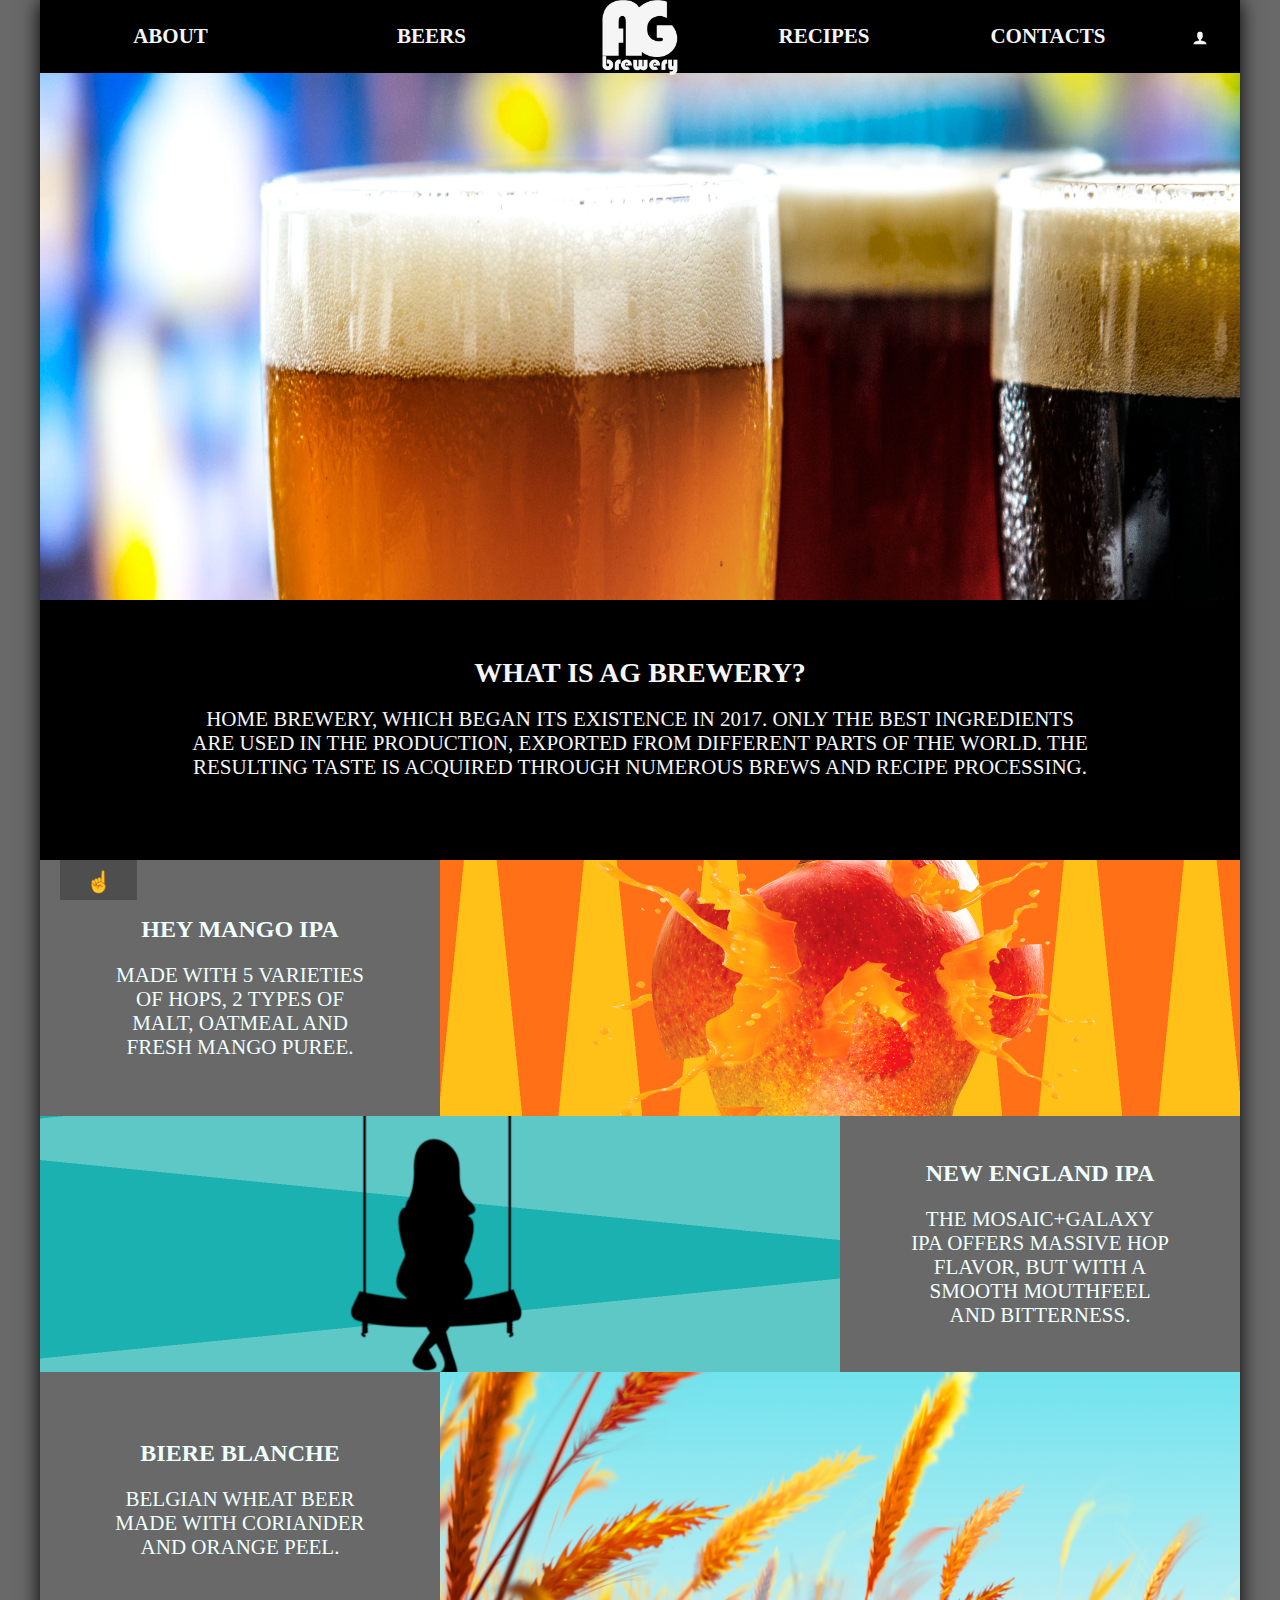
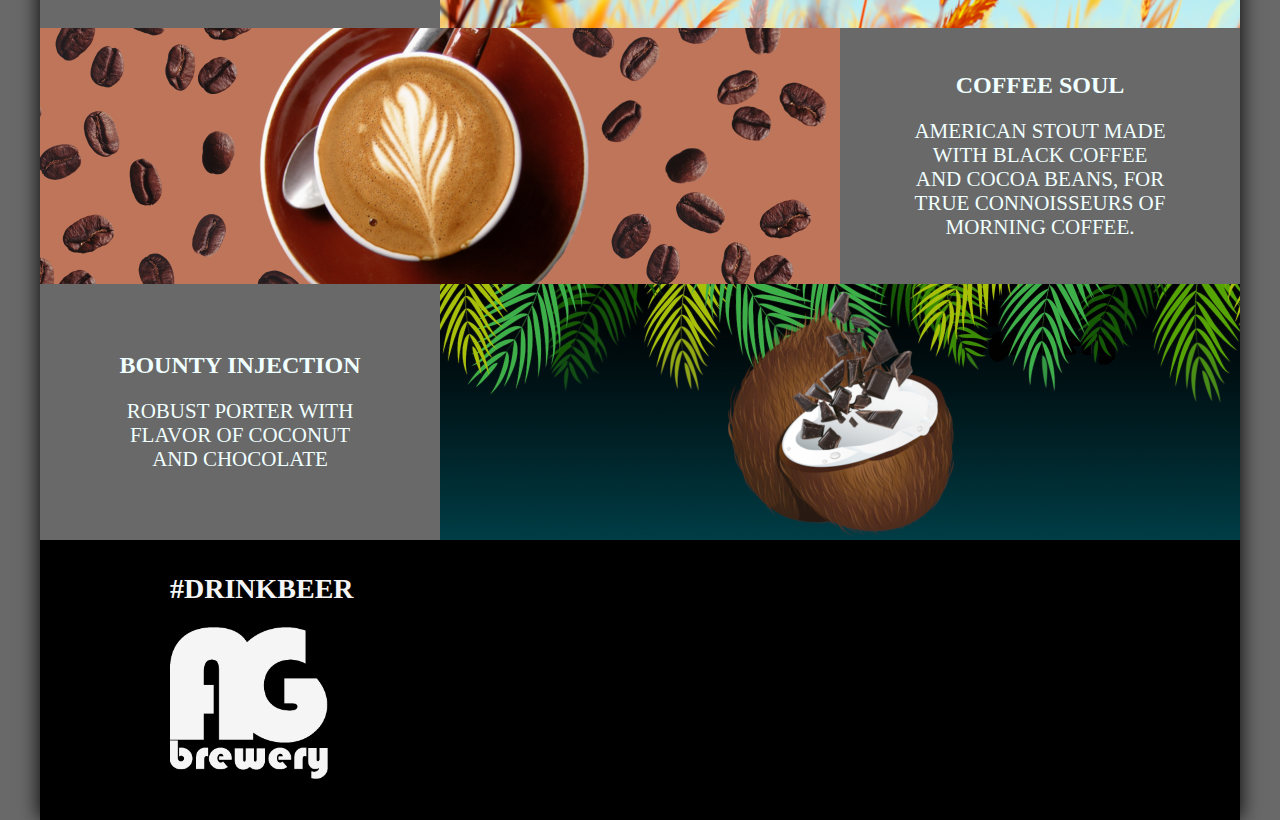
==== commit 09fbdb36: "all" ====
--- a/AG Brewery/index.html
+++ b/AG Brewery/index.html
@@ -54,7 +54,7 @@
       </section>
 
       <section id="anc2" class="card our-beer">
-        <div class="zoom beer-description">
+        <div class=" beer-description">
           <h2 style="font-family: SPOOKY MONSTER" class="beer-name">hey mango ipa</h2>
           <p>
             Made with 5 varieties of hops, 2 types of malt, oatmeal and fresh
@@ -73,7 +73,7 @@
             alt="New England IPA"
           />
         </a>
-        <div class="zoom beer-description">
+        <div class=" beer-description">
           <h2 class="beer-name">new england ipa</h2>
           <p>
             The Mosaic+galaxy IPA offers massive hop flavor, but with a smooth
@@ -83,7 +83,7 @@
       </section>
 
       <section class="card our-beer">
-        <div class="zoom beer-description">
+        <div class=" beer-description">
           <h2 style="font-family: Chalkduster" class="beer-name">
             biere blanche
           </h2>
@@ -103,7 +103,7 @@
             alt="Coffee Soul"
           />
         </a>
-        <div class="zoom beer-description">
+        <div class=" beer-description">
           <h2 style="font-family: Apple Chancery" class="beer-name">
             coffee soul
           </h2>
@@ -115,7 +115,7 @@
       </section>
 
       <section class="card our-beer">
-        <div class="zoom beer-description">
+        <div class=" beer-description">
           <h2 style="font-family: Bounty" class="beer-name">
             Bounty Injection
           </h2>
@@ -140,7 +140,7 @@
     <footer id="anc3" class="footer">
       <strong class="bold">#drinkbeer</strong>
       <br /><br />
-      <img src="img/AGbrewery.png" width="158px" height="152px"/>
+      <img src="img/AG-whitesmoke.png" width="158px" height="152px"/>
     </footer>
 
     <script
--- a/AG Brewery/css/style.css
+++ b/AG Brewery/css/style.css
@@ -61,7 +61,7 @@
     }
     to {
         opacity: 0;
-}
+    }
 }
 
 html {
@@ -76,7 +76,11 @@
     padding: 0;
     font-size: 21px;
     line-height: 24px;
-    background-color:#5c5e58;
+    background-color:dimgray;
+}
+
+strong{
+    color: whitesmoke;
 }
 
 .container {
@@ -122,10 +126,6 @@
     left: 50%;
     transform: translateX(-50%);
 }
-
-/* .header-logo:hover {
-    
-} */
 
 .navigation-list {
     margin-top: 0;
@@ -150,15 +150,15 @@
 }
 
 .nav-item:nth-child(1) {
-    width: 263px;
+    width: 261px;
 }
 
 .nav-item:nth-child(2) {
-    width: 263px;
+    width: 261px;
 }
 
 .nav-item:nth-child(3) {
-    width: 160px;
+    width: 150px;
 }
 
 .hidden-link {
@@ -259,17 +259,16 @@
     padding: 4px 70px;
     font-family: "Futura";
     color:azure;
-    /* background-color: rgba(0, 0, 0, 0.25); */
-}
-
-.zoom {
-    transition: transform .2s; /* Animation */
+}
+
+/* .zoom {
+    transition: transform .2s;
     margin: 0 auto;
 }
-  
+
 .zoom:hover {
-    transform: scale(1.2); /* (150% zoom - Note: if the zoom is too large, it will go outside of the viewport) */
-}
+    transform: scale(1.05);
+} */
 
 .bold {
     font-size: 28px;
@@ -295,7 +294,7 @@
     display:block;
     align-items: center;
     padding: 36px 100px 36px 130px;
-    background-color: lightgrey;
+    background-color: black;
 }
 
 #back-top {
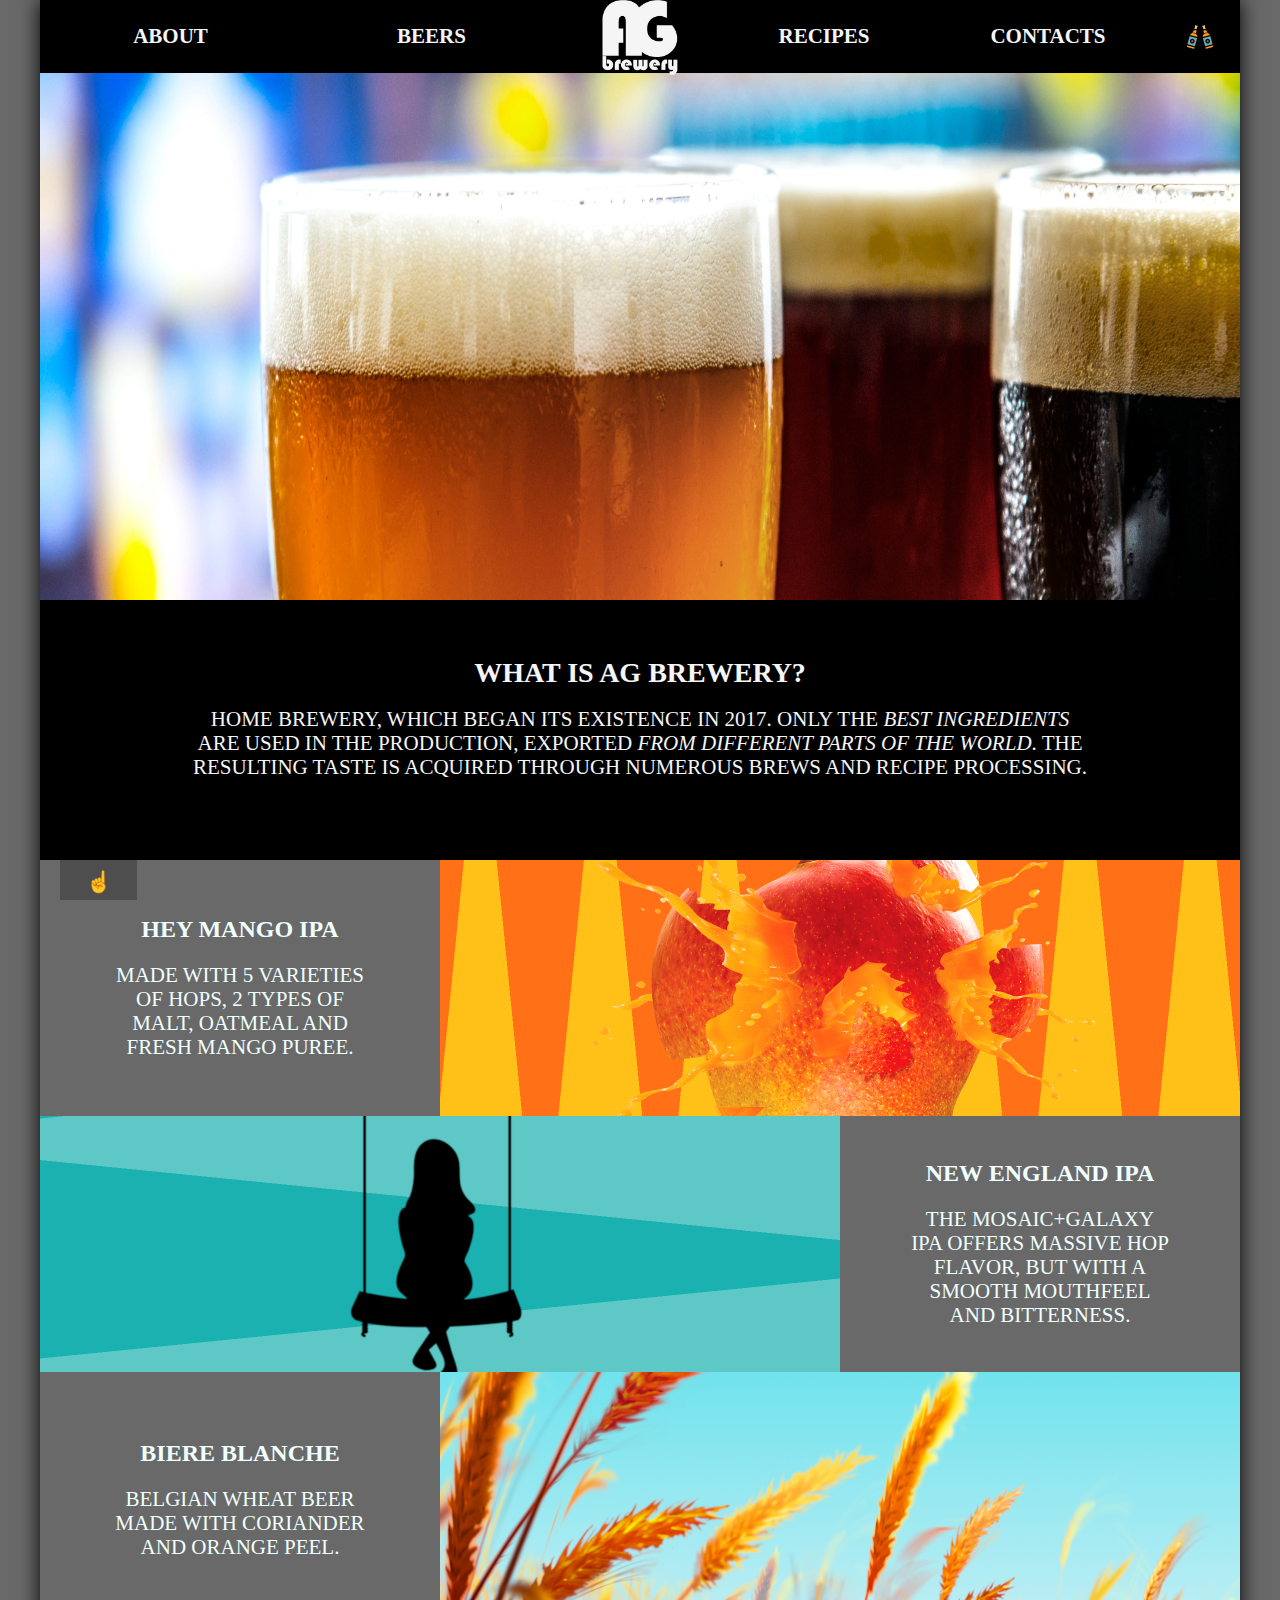
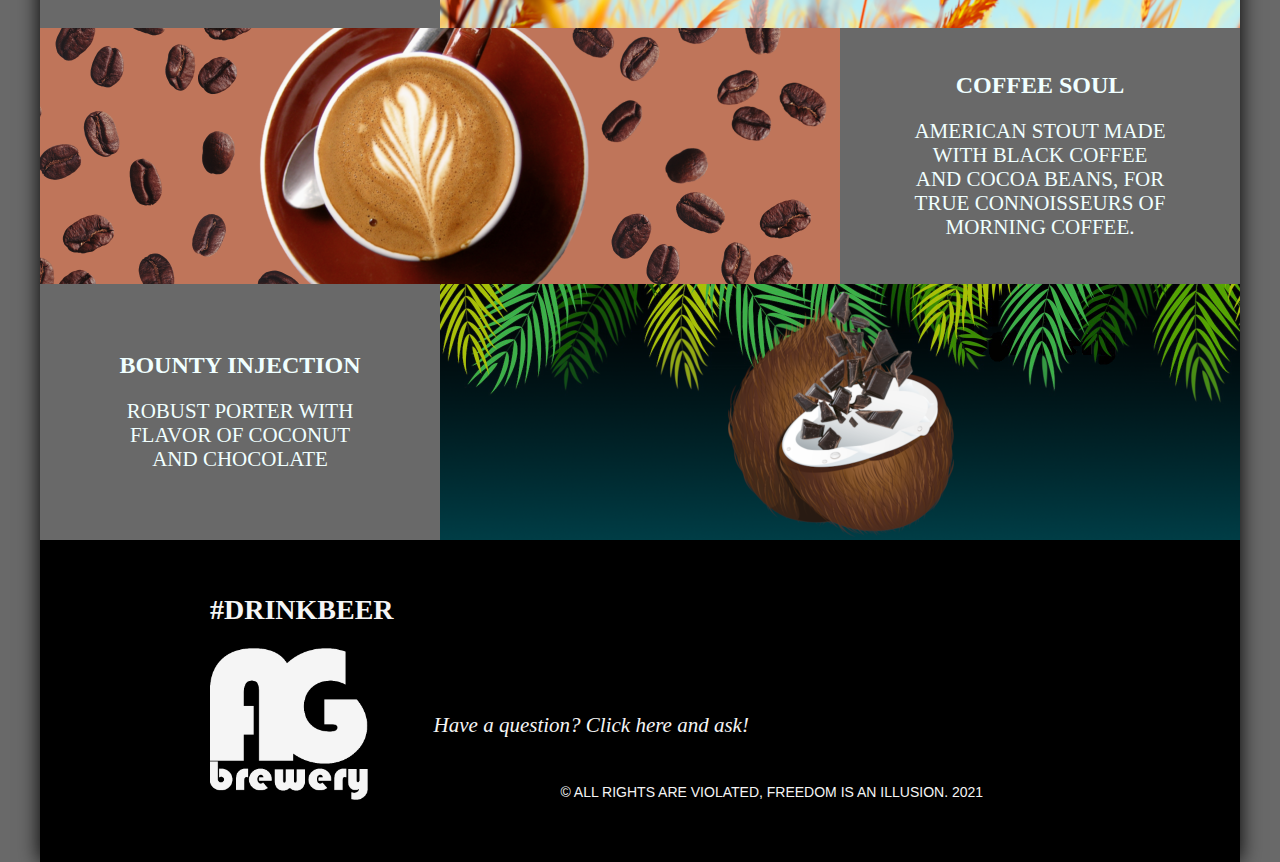
==== commit 659929f8: "search on recipes" ====
--- a/AG Brewery/index.html
+++ b/AG Brewery/index.html
@@ -4,7 +4,7 @@
   <head>
     <meta charset="utf-8"/>
     <meta name="description" content="Micro brewery from Haifa, Israel.">
-    <link rel="icon" href="img/AGbrewery-medium.png" type="image/icon type" />
+    <link rel="icon" href="files/AGbrewery.png" type="image/icon type" />
     <title>AG Brewery</title>
     <link href="css/normalize.css" rel="stylesheet" />
     <link href="css/style.css" rel="stylesheet" />
@@ -17,25 +17,15 @@
           <li class="nav-item"><a class="link" href="#anc1">about</a></li>
           <li class="nav-item"><a class="link" href="#anc2">beers</a></li>
           <li class="nav-item">
-            <a class="header-logo" href="index.html"><img src="img/AG-whitesmoke.png" width="75" height="75"></a>
+            <a class="header-logo"><img src="files/AG-whitesmoke.png" width="75" height="75"></a>
           </li>
           <li class="nav-item">
             <a class="link" href="recipes.html">recipes</a>
           </li>
           <li class="nav-item"><a class="link" href="#anc3">contacts</a></li>
           <li class="nav-item-sign-in">
-            <button type="button" class="button" title="Sign-in">
-              <svg
-                aria-hidden="true"
-                focusable="false"
-                role="presentation"
-                class="icon icon-user"
-                viewBox="0 0 64 64"
-              >
-                <path
-                  d="M35 39.84v-2.53c3.3-1.91 6-6.66 6-11.41 0-7.63 0-13.82-9-13.82s-9 6.19-9 13.82c0 4.75 2.7 9.51 6 11.41v2.53c-10.18.85-18 6-18 12.16h42c0-6.19-7.82-11.31-18-12.16z"
-                ></path>
-              </svg>
+            <button type="button" class="sign-in-button" title="Sign-in">
+              <img src="files/sign-in-img.png" width="32" height="32">
             </button>
           </li>
         </ul>
@@ -46,15 +36,15 @@
       <section id="anc1" class="what-is-ag-brewery">
         <strong class="bold index-title">what is ag brewery?</strong>
         <p class="paragraph">
-          Home brewery, which began its existence in 2017. Only the best
-          ingredients are used in the production, exported from different parts
-          of the world. The resulting taste is acquired through numerous brews
+          Home brewery, which began its existence in 2017. Only the <em>best
+          ingredients</em> are used in the production, exported <em>from different parts
+          of the world</em>. The resulting taste is acquired through numerous brews
           and recipe processing.
         </p>
       </section>
 
       <section id="anc2" class="card our-beer">
-        <div class=" beer-description">
+        <div class="beer-description">
           <h2 style="font-family: SPOOKY MONSTER" class="beer-name">hey mango ipa</h2>
           <p>
             Made with 5 varieties of hops, 2 types of malt, oatmeal and fresh
@@ -138,9 +128,19 @@
     </main>
 
     <footer id="anc3" class="footer">
-      <strong class="bold">#drinkbeer</strong>
-      <br /><br />
-      <img src="img/AG-whitesmoke.png" width="158px" height="152px"/>
+      <ul class="footer--left-column">
+        <li><strong class="bold">#drinkbeer</strong></li>
+        <br>
+        <li><img src="files/AG-whitesmoke.png" width="158px" height="152px"/></li>
+      </ul>
+      
+      <ul class="footer--right-column">
+        <li><address class="write-to-author">
+        <p>Have a question? Click <a class="write-to-author" href="mailto:gorodov1993@gmail.com?subject=Hey, dude! I have a question!">here</a> and ask!</p>
+        </address></li>
+        <li><p><small class="copyright">© All rights are violated, freedom is an illusion. 2021</small></p></li>
+      </ul>
+      
     </footer>
 
     <script
--- a/AG Brewery/css/style.css
+++ b/AG Brewery/css/style.css
@@ -146,7 +146,12 @@
 
 .nav-item:hover {
     background-color: #b2b2b2;
-    transition:0.3s;
+    transition:0.5s;
+}
+
+.nav-item:not(:hover) {
+    background-color: black;
+    transition:0.5s;
 }
 
 .nav-item:nth-child(1) {
@@ -187,23 +192,24 @@
     color: #b2b2b2;
 }
 
-.button {
+.sign-in-button {
     background: transparent;
     color:#f5f5f5;
     line-height: 53px;
     font-weight: bold;
+    padding-top: 15px;
     text-align: center;
     width: 80px;
     height: 73px;
     border:none;
 }
 
-.button:hover {
+.sign-in-button:hover {
     color:black;
     cursor: pointer;
 }
 
-.button:active {
+.sign-in-button:active {
     background-color: #f5f5f5;
 }
 
@@ -214,8 +220,15 @@
 
 .nav-item-sign-in:hover {
     background-color: #b2b2b2;
-    transition:0.3s;
-}
+    transition:0.5s;
+}
+
+.nav-item-sign-in:not(:hover) {
+    background-color: black;
+    transition:0.5s;
+}
+
+
 
 .icon {
     display: inline-block;
@@ -291,10 +304,21 @@
 }
 
 .footer {
-    display:block;
+    display:flex;
+    flex-direction: row;
     align-items: center;
     padding: 36px 100px 36px 130px;
     background-color: black;
+}
+
+.footer--left-column {
+    align-self: flex-start;
+    float: left;
+}
+
+.footer--right-column {
+    align-self: flex-end;
+    float: right;
 }
 
 #back-top {
@@ -335,4 +359,77 @@
     color: black;
     text-align:center;
 
+}
+
+.search-box{
+    position:absolute;
+    top:190px;
+    left:50px;
+    transform:translate(0%,-100%);
+    background: black;
+    height: 40px;
+    border-radius:40px;
+    padding:10px;
+}
+
+.search-box:hover > .search-txt {
+    width: 160px;
+    padding: 0 6px;
+}
+
+.search-box:hover > .search-btn {
+    background: whitesmoke;
+
+}
+
+.search-btn {
+    color: #222222;
+    float:right;
+    width: 40px;
+    height: 40px;
+    border-radius: 50%;
+    background: whitesmoke;
+    display: flex;
+    justify-content:center;
+    align-items: center;
+    transition: 0.4s;
+}
+
+.search-txt{
+    border:none;
+    background: none;
+    outline: none;
+    float: left;
+    padding: 0;
+    color: whitesmoke;
+    font-size: 24px;
+    transition: 0.4s;
+    line-height: 40px;
+    width: 0px;
+    font-family: Arial, Helvetica, sans-serif;
+}
+
+.copyright {
+    color:whitesmoke;
+    position:relative;
+    text-align: center;
+    font-family: Arial, Helvetica, sans-serif;
+    font-size: 14px;
+    top:20px;
+    left: 30%;
+}
+
+.write-to-author {
+    color:whitesmoke;
+    text-decoration: none;
+    text-transform: none;
+}
+
+.write-to-author:active {
+    color:whitesmoke;
+}
+
+.write-to-author:visited {
+    color: whitesmoke;
+    text-decoration: none;
 }